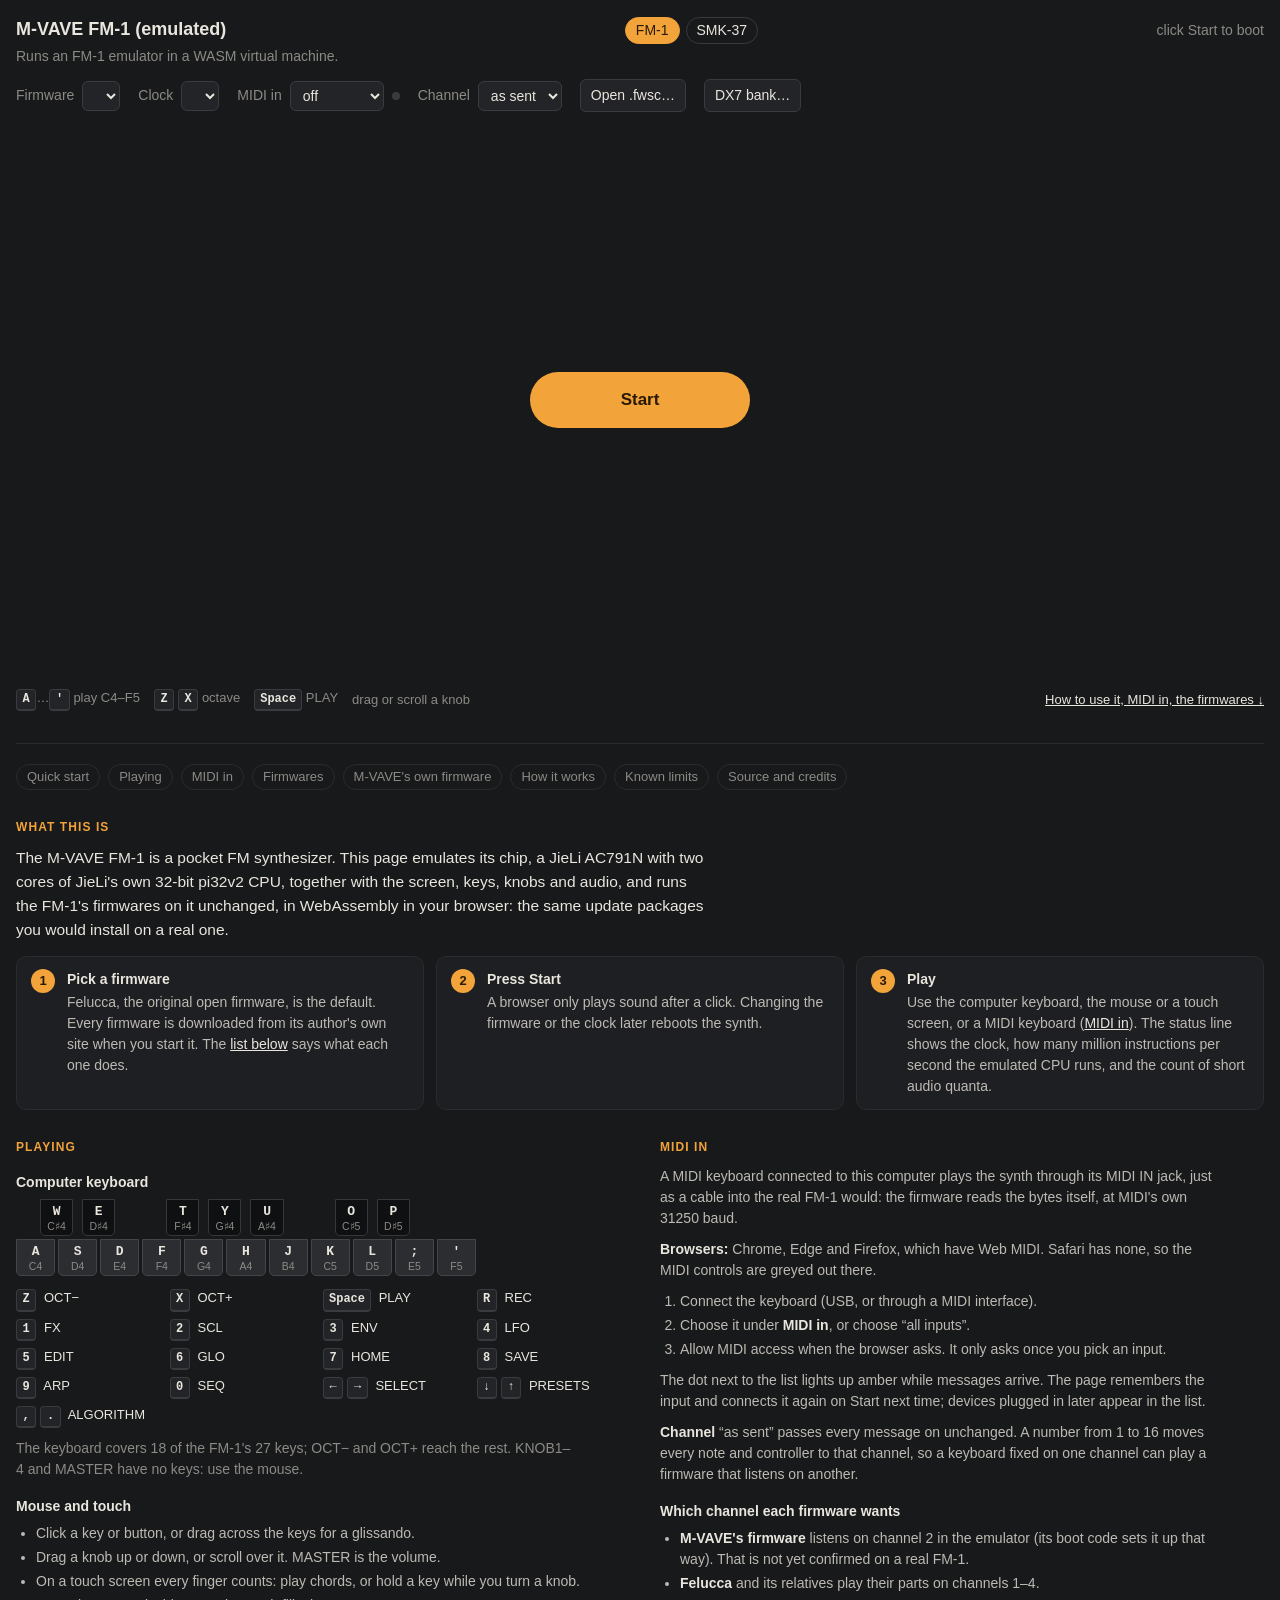
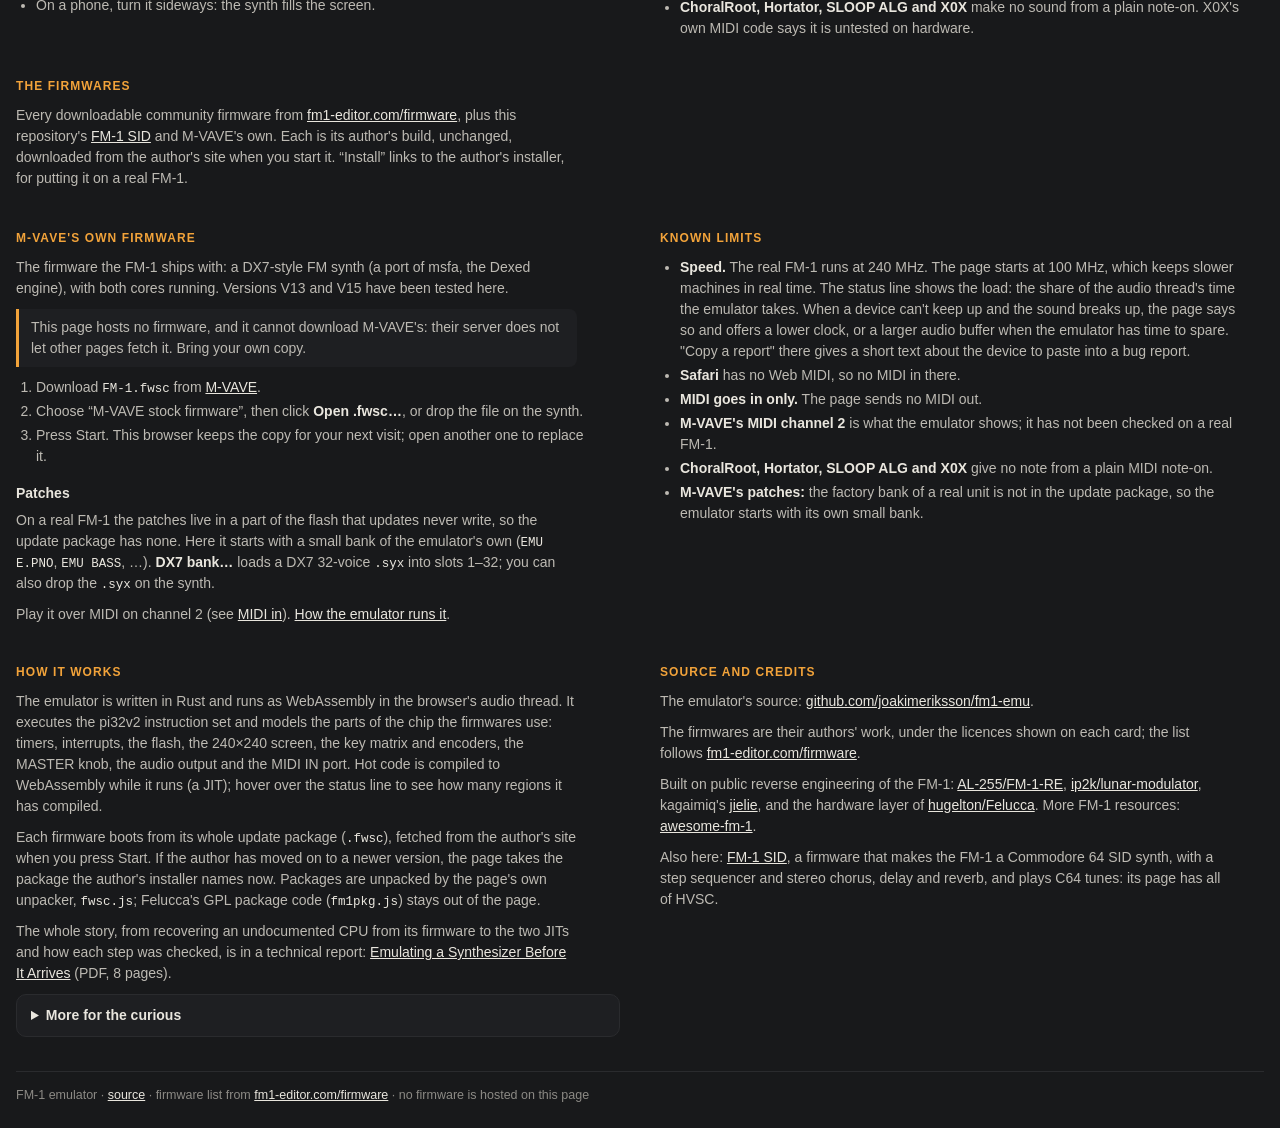
==== web/index.html @ deefd554 "The SMK-37's page and panel: /smk37/ plays its 14 ports, one page code for both devices The SMK-37's" ====
<!doctype html>
<html lang="en">
<head>
<meta charset="utf-8">
<meta name="viewport" content="width=device-width, initial-scale=1, viewport-fit=cover">
<title>FM-1 Emulator</title>
<meta name="description" content="The M-VAVE FM-1 pocket synth emulated in the browser: its pi32v2 CPU, screen and audio in WebAssembly, running the community firmwares unchanged.">
<meta property="og:type" content="website">
<meta property="og:title" content="FM-1 Emulator">
<meta property="og:description" content="The M-VAVE FM-1 pocket synth emulated in the browser: its pi32v2 CPU, screen and audio in WebAssembly, running the community firmwares unchanged.">
<meta property="og:url" content="https://joakimeriksson.github.io/fm1-emu/">
<meta property="og:image" content="https://joakimeriksson.github.io/fm1-emu/og.png">
<meta property="og:image:width" content="1280">
<meta property="og:image:height" content="640">
<meta property="og:image:alt" content="Screens of six FM-1 firmwares running in the emulator: X0X, FM1 Quest, AMB-1, FM-1 SID, ORBIT and FiMba-1">
<meta name="twitter:card" content="summary_large_image">
<link rel="icon" href="data:,">
<link rel="stylesheet" href="style.css">
</head>
<body>
<main>
  <header>
    <h1 id="title">M-VAVE FM-1 (emulated)</h1>
    <nav class="devices" aria-label="Device"><span aria-current="page">FM-1</span><a href="smk37/">SMK-37</a></nav>
    <span id="status">click Start to boot</span>
    <p class="runs">Runs an FM-1 emulator in a WASM virtual machine.</p>
  </header>
  <div class="bar">
    <label>Firmware <select id="fw" aria-label="Firmware"></select></label>
    <label>Clock <select id="mhz" aria-label="Emulated clock"></select></label>
    <label id="midiin">MIDI in <select id="midi" aria-label="MIDI input"><option value="">off</option><option value="*">all inputs</option></select>
      <span id="midiact" aria-hidden="true"></span></label>
    <label id="midichl" title="Played notes and controllers go to this channel (M-VAVE's firmware listens on 2, Felucca's parts on 1–4)">Channel
      <select id="midich" aria-label="MIDI channel"><option value="0">as sent</option></select></label>
    <label class="file">Open .fwsc… <input type="file" id="open"></label>
    <label class="file" title="A DX7 32-voice bank for M-VAVE's firmware">DX7 bank… <input type="file" id="bank"></label>
    <span id="bankname" class="dim"></span>
    <span id="about"></span>
  </div>
  <div id="perfwarn" role="alert" hidden>
    <p id="perfwarn-text"></p>
    <div class="acts">
      <button type="button" id="perfwarn-fix" class="primary"></button>
      <button type="button" id="perfwarn-copy" title="A short text about this device and how it kept up, to paste into a bug report">Copy a report</button>
      <button type="button" id="perfwarn-close" aria-label="Dismiss">✕</button>
    </div>
  </div>
  <div class="stage">
    <canvas id="panel" aria-label="FM-1 front panel"></canvas>
    <button id="start">Start</button>
  </div>
  <p class="rotate">Turn the phone sideways for a bigger synth.</p>
  <p class="hint">
    <span class="keyb"><kbd>A</kbd>…<kbd>'</kbd> play C4–F5</span>
    <span class="keyb"><kbd>Z</kbd> <kbd>X</kbd> octave</span>
    <span class="keyb"><kbd>Space</kbd> PLAY</span>
    <span class="keyb">drag or scroll a knob</span>
    <span class="touch">Play chords with several fingers · drag a knob up / down</span>
    <a class="more" href="#guide">How to use it, MIDI in, the firmwares ↓</a>
  </p>

  <div class="guide" id="guide">
    <nav class="toc span" aria-label="On this page">
      <a href="#start-here">Quick start</a>
      <a href="#playing">Playing</a>
      <a href="#midi-in">MIDI in</a>
      <a href="#firmwares">Firmwares</a>
      <a href="#stock">M-VAVE's own firmware</a>
      <a href="#how">How it works</a>
      <a href="#limits">Known limits</a>
      <a href="#credits">Source and credits</a>
    </nav>

    <section id="start-here" class="span" aria-labelledby="h-start">
      <h2 id="h-start">What this is</h2>
      <p class="lead">The M-VAVE FM-1 is a pocket FM synthesizer. This page emulates its chip, a JieLi AC791N with two
        cores of JieLi's own 32-bit pi32v2 CPU, together with the screen, keys, knobs and audio, and runs the FM-1's
        firmwares on it unchanged, in WebAssembly in your browser: the same update packages you would install on a
        real one.</p>
      <ol class="steps">
        <li><b>Pick a firmware</b>Felucca, the original open firmware, is the default. Every firmware is downloaded
          from its author's own site when you start it. The <a href="#firmwares">list below</a> says what each one does.</li>
        <li><b>Press Start</b>A browser only plays sound after a click. Changing the firmware or the clock later
          reboots the synth.</li>
        <li><b>Play</b>Use the computer keyboard, the mouse or a touch screen, or a MIDI keyboard
          (<a href="#midi-in">MIDI in</a>). The status line shows the clock, how many million instructions per
          second the emulated CPU runs, and the count of short audio quanta.</li>
      </ol>
    </section>

    <section id="playing" aria-labelledby="h-play">
      <h2 id="h-play">Playing</h2>
      <h3>Computer keyboard</h3>
      <div class="piano" role="img" aria-label="Computer keys and the notes they play: A C4, W C sharp 4, S D4, E D sharp 4, D E4, F F4, T F sharp 4, G G4, Y G sharp 4, H A4, U A sharp 4, J B4, K C5, O C sharp 5, L D5, P D sharp 5, semicolon E5, apostrophe F5">
        <span class="b" style="grid-column-start:2">W<i>C♯4</i></span>
        <span class="b" style="grid-column-start:4">E<i>D♯4</i></span>
        <span class="b" style="grid-column-start:8">T<i>F♯4</i></span>
        <span class="b" style="grid-column-start:10">Y<i>G♯4</i></span>
        <span class="b" style="grid-column-start:12">U<i>A♯4</i></span>
        <span class="b" style="grid-column-start:16">O<i>C♯5</i></span>
        <span class="b" style="grid-column-start:18">P<i>D♯5</i></span>
        <span class="w" style="grid-column-start:1">A<i>C4</i></span>
        <span class="w" style="grid-column-start:3">S<i>D4</i></span>
        <span class="w" style="grid-column-start:5">D<i>E4</i></span>
        <span class="w" style="grid-column-start:7">F<i>F4</i></span>
        <span class="w" style="grid-column-start:9">G<i>G4</i></span>
        <span class="w" style="grid-column-start:11">H<i>A4</i></span>
        <span class="w" style="grid-column-start:13">J<i>B4</i></span>
        <span class="w" style="grid-column-start:15">K<i>C5</i></span>
        <span class="w" style="grid-column-start:17">L<i>D5</i></span>
        <span class="w" style="grid-column-start:19">;<i>E5</i></span>
        <span class="w" style="grid-column-start:21">'<i>F5</i></span>
      </div>
      <ul class="map" aria-label="Buttons and encoders">
        <li><kbd>Z</kbd> OCT−</li><li><kbd>X</kbd> OCT+</li><li><kbd>Space</kbd> PLAY</li><li><kbd>R</kbd> REC</li>
        <li><kbd>1</kbd> FX</li><li><kbd>2</kbd> SCL</li><li><kbd>3</kbd> ENV</li><li><kbd>4</kbd> LFO</li>
        <li><kbd>5</kbd> EDIT</li><li><kbd>6</kbd> GLO</li><li><kbd>7</kbd> HOME</li><li><kbd>8</kbd> SAVE</li>
        <li><kbd>9</kbd> ARP</li><li><kbd>0</kbd> SEQ</li>
        <li><kbd>←</kbd><kbd>→</kbd> SELECT</li><li><kbd>↓</kbd><kbd>↑</kbd> PRESETS</li><li><kbd>,</kbd><kbd>.</kbd> ALGORITHM</li>
      </ul>
      <p class="dim">The keyboard covers 18 of the FM-1's 27 keys; OCT− and OCT+ reach the rest. KNOB1–4 and MASTER
        have no keys: use the mouse.</p>
      <h3>Mouse and touch</h3>
      <ul>
        <li>Click a key or button, or drag across the keys for a glissando.</li>
        <li>Drag a knob up or down, or scroll over it. MASTER is the volume.</li>
        <li>On a touch screen every finger counts: play chords, or hold a key while you turn a knob.</li>
        <li>On a phone, turn it sideways: the synth fills the screen.</li>
      </ul>
    </section>

    <section id="midi-in" aria-labelledby="h-midi">
      <h2 id="h-midi">MIDI in</h2>
      <p>A MIDI keyboard connected to this computer plays the synth through its MIDI IN jack, just as a cable into
        the real FM-1 would: the firmware reads the bytes itself, at MIDI's own 31250 baud.</p>
      <p><b>Browsers:</b> Chrome, Edge and Firefox, which have Web MIDI. Safari has none, so the MIDI controls are
        greyed out there.</p>
      <ol>
        <li>Connect the keyboard (USB, or through a MIDI interface).</li>
        <li>Choose it under <b>MIDI in</b>, or choose “all inputs”.</li>
        <li>Allow MIDI access when the browser asks. It only asks once you pick an input.</li>
      </ol>
      <p>The dot next to the list lights up amber while messages arrive. The page remembers the input and connects
        it again on Start next time; devices plugged in later appear in the list.</p>
      <p><b>Channel</b> “as sent” passes every message on unchanged. A number from 1 to 16 moves every note and
        controller to that channel, so a keyboard fixed on one channel can play a firmware that listens on another.</p>
      <h3>Which channel each firmware wants</h3>
      <ul>
        <li><b>M-VAVE's firmware</b> listens on channel 2 in the emulator (its boot code sets it up that way). That
          is not yet confirmed on a real FM-1.</li>
        <li><b>Felucca</b> and its relatives play their parts on channels 1–4.</li>
        <li><b>ChoralRoot, Hortator, SLOOP ALG and X0X</b> make no sound from a plain note-on. X0X's own MIDI
          code says it is untested on hardware.</li>
      </ul>
    </section>

    <section id="firmwares" class="span" aria-labelledby="h-fw">
      <h2 id="h-fw">The firmwares</h2>
      <p>Every downloadable community firmware from <a href="https://fm1-editor.com/firmware/">fm1-editor.com/firmware</a>,
        plus this repository's <a href="fm1-sid/">FM-1 SID</a> and M-VAVE's own. Each is its author's build,
        unchanged, downloaded from the author's site when you start it. “Install” links to the author's installer,
        for putting it on a real FM-1.</p>
      <ul class="cards" id="fwlist"></ul>
    </section>

    <section id="stock" aria-labelledby="h-stock">
      <h2 id="h-stock">M-VAVE's own firmware</h2>
      <p>The firmware the FM-1 ships with: a DX7-style FM synth (a port of msfa, the Dexed engine), with both cores
        running. Versions V13 and V15 have been tested here.</p>
      <p class="note">This page hosts no firmware, and it cannot download M-VAVE's: their server does not let other
        pages fetch it. Bring your own copy.</p>
      <ol>
        <li>Download <code>FM-1.fwsc</code> from <a href="https://yms-file-store.oss-cn-hongkong.aliyuncs.com/software/firmware/FM-1.fwsc">M-VAVE</a>.</li>
        <li>Choose “M-VAVE stock firmware”, then click <b>Open .fwsc…</b>, or drop the file on the synth.</li>
        <li>Press Start. This browser keeps the copy for your next visit; open another one to replace it.</li>
      </ol>
      <h3>Patches</h3>
      <p>On a real FM-1 the patches live in a part of the flash that updates never write, so the update package has
        none. Here it starts with a small bank of the emulator's own (<code>EMU E.PNO</code>, <code>EMU BASS</code>, …).
        <b>DX7 bank…</b> loads a DX7 32-voice <code>.syx</code> into slots 1–32; you can also drop the
        <code>.syx</code> on the synth.</p>
      <p>Play it over MIDI on channel 2 (see <a href="#midi-in">MIDI in</a>).
        <a href="https://github.com/joakimeriksson/fm1-emu/blob/master/docs/stock-firmware.md">How the
        emulator runs it</a>.</p>
    </section>

    <section id="limits" aria-labelledby="h-limits">
      <h2 id="h-limits">Known limits</h2>
      <ul>
        <li><b>Speed.</b> The real FM-1 runs at 240 MHz. The page starts at 100 MHz, which keeps slower machines in
          real time. The status line shows the load: the share of the audio thread's time the emulator takes. When
          a device can't keep up and the sound breaks up, the page says so and offers a lower clock, or a larger
          audio buffer when the emulator has time to spare. "Copy a report" there gives a short text about the
          device to paste into a bug report.</li>
        <li><b>Safari</b> has no Web MIDI, so no MIDI in there.</li>
        <li><b>MIDI goes in only.</b> The page sends no MIDI out.</li>
        <li><b>M-VAVE's MIDI channel 2</b> is what the emulator shows; it has not been checked on a real FM-1.</li>
        <li><b>ChoralRoot, Hortator, SLOOP ALG and X0X</b> give no note from a plain MIDI note-on.</li>
        <li><b>M-VAVE's patches:</b> the factory bank of a real unit is not in the update package, so the emulator
          starts with its own small bank.</li>
      </ul>
    </section>

    <section id="how" aria-labelledby="h-how">
      <h2 id="h-how">How it works</h2>
      <p>The emulator is written in Rust and runs as WebAssembly in the browser's audio thread. It executes the
        pi32v2 instruction set and models the parts of the chip the firmwares use: timers, interrupts, the flash,
        the 240×240 screen, the key matrix and encoders, the MASTER knob, the audio output and the MIDI IN port.
        Hot code is compiled to WebAssembly while it runs (a JIT); hover over the status line to see how many
        regions it has compiled.</p>
      <p>Each firmware boots from its whole update package (<code>.fwsc</code>), fetched from the author's site
        when you press Start. If the author has moved on to a newer version, the page takes the package the author's
        installer names now. Packages are unpacked by the page's own unpacker, <code>fwsc.js</code>; Felucca's GPL
        package code (<code>fm1pkg.js</code>) stays out of the page.</p>
      <p>The whole story, from recovering an undocumented CPU from its firmware to the two JITs and how each
        step was checked, is in a technical report:
        <a href="fm1-emu-report.pdf">Emulating a Synthesizer Before It Arrives</a> (PDF, 8 pages).</p>
      <details>
        <summary>More for the curious</summary>
        <ul>
          <li>The FM-1 behind it: a JieLi AC791N (WL82) with 1 MB of flash, a 240×240 screen, 27 keys, 14 buttons with
            LEDs, 7 encoders, the MASTER knob and a TRS MIDI in.</li>
          <li>M-VAVE's firmware, X0X, Melodee and ChoralRoot use the second core; both cores are emulated.</li>
          <li>In WebAssembly at 240 MHz, every firmware ran faster than real time on the development machine:
            from 1.6× (X0X) to 3.7× (Hortator).</li>
          <li>The front panel is drawn by the same Rust code as the native version, <code>fm1-live</code>, which
            plays the firmwares in a window with audio and MIDI in.</li>
          <li>Links keep a setup: <code>?fw=x0x&amp;mhz=120</code> picks the firmware and the clock;
            <code>?jit=0</code> turns the JIT off. The page also remembers your last choices.</li>
        </ul>
      </details>
    </section>

    <section id="credits" aria-labelledby="h-credits">
      <h2 id="h-credits">Source and credits</h2>
      <p>The emulator's source:
        <a href="https://github.com/joakimeriksson/fm1-emu">github.com/joakimeriksson/fm1-emu</a>.</p>
      <p>The firmwares are their authors' work, under the licences shown on each card; the list follows
        <a href="https://fm1-editor.com/firmware/">fm1-editor.com/firmware</a>.</p>
      <p>Built on public reverse engineering of the FM-1:
        <a href="https://github.com/AL-255/FM-1-RE">AL-255/FM-1-RE</a>,
        <a href="https://github.com/ip2k/lunar-modulator">ip2k/lunar-modulator</a>,
        kagaimiq's <a href="https://kagaimiq.github.io/jielie">jielie</a>, and the hardware layer of
        <a href="https://github.com/hugelton/Felucca">hugelton/Felucca</a>. More FM-1 resources:
        <a href="https://github.com/cicloid/awesome-fm-1">awesome-fm-1</a>.</p>
      <p>Also here: <a href="fm1-sid/">FM-1 SID</a>, a firmware that makes the FM-1 a Commodore 64 SID synth, with a
        step sequencer and stereo chorus, delay and reverb, and plays C64 tunes: its page has all of HVSC.</p>
    </section>
  </div>
  <footer>
    FM-1 emulator · <a href="https://github.com/joakimeriksson/fm1-emu">source</a> ·
    firmware list from <a href="https://fm1-editor.com/firmware/">fm1-editor.com/firmware</a> · no firmware is hosted on this page
  </footer>
</main>
<script type="module" src="main.js"></script>
</body>
</html>
---- web/style.css ----
/* The emulator's page: the FM-1's (index.html) and the SMK-37's (smk37/index.html) */
:root { --room: #18191b; --ink: #e9e6de; --dim: #8c8a85; --amber: #f2a33a;
        --well: #232427; --line: #3a3b3f; --rule: #2a2b2e; --card: #1e1f22; color-scheme: dark; }
* { box-sizing: border-box; }
html, body { margin: 0; background: var(--room); color: var(--ink); font: 14px/1.5 -apple-system, "Segoe UI", Helvetica, Arial, sans-serif; }
html { scroll-padding-top: 12px; }
main { max-width: 1280px; margin: 0 auto; padding-block: 16px 24px; padding-inline: 16px; display: grid; gap: 12px; }
header { display: flex; flex-wrap: wrap; gap: 8px 16px; align-items: baseline; justify-content: space-between; }
h1 { font-size: 18px; font-weight: 600; margin: 0; }
#status { color: var(--dim); font-variant-numeric: tabular-nums; }
.runs { flex-basis: 100%; margin: -6px 0 0; color: var(--dim); }
.stage { position: relative; }
/* the whole synth in view on a laptop: as wide as the room allows below the bar (--above,
   --aspect: set by main.js), never narrower than 560px */
canvas { display: block; width: 100%; height: auto; touch-action: none; user-select: none; margin: 0 auto;
         max-width: max(560px, calc((100svh - var(--above, 140px) - 52px) * var(--aspect, 1.56))); }
#start { position: absolute; inset: 0; margin: auto; width: clamp(110px, 30%, 220px); height: clamp(36px, 9vw, 56px);
         border: 0; border-radius: 28px; background: var(--amber); color: #2a1a03; font-size: clamp(14px, 3.5vw, 17px);
         font-weight: 600; cursor: pointer; }
.rotate { display: none; color: var(--dim); font-size: 13px; margin: 0; }
/* a phone upright: the panel is small; say that sideways gives bigger keys */
@media (orientation: portrait) and (max-width: 600px) { .rotate { display: block; } }
/* a phone on its side: the panel fits the screen's height, the page around it shrinks */
@media (orientation: landscape) and (max-height: 560px) {
  main { padding-block: 8px 16px; gap: 8px; }
  canvas { width: auto; max-width: 100%; height: calc(100svh - 12px); margin: 0 auto; }
}
#start:focus-visible { outline: 2px solid var(--ink); outline-offset: 3px; }
#start[disabled] { opacity: .7; cursor: wait; }
.bar { display: flex; flex-wrap: wrap; gap: 8px 18px; align-items: center; }
.bar label { display: flex; gap: 8px; align-items: center; color: var(--dim); }
select { font: inherit; color: var(--ink); background: var(--well); border: 1px solid var(--line); border-radius: 6px;
         padding: 5px 8px; max-width: 100%; }
select:focus-visible { outline: 2px solid var(--amber); outline-offset: 1px; }
#about { color: var(--dim); flex: 1 1 320px; min-width: 0; }
.dim { color: var(--dim); }
.file { cursor: pointer; color: var(--ink) !important; background: var(--well); border: 1px solid var(--line);
        border-radius: 6px; padding: 5px 10px; }
.file:focus-within { outline: 2px solid var(--amber); outline-offset: 1px; }
.file input { position: absolute; width: 1px; height: 1px; opacity: 0; }
#about b { color: var(--ink); font-weight: 600; }
/* the device can't keep up: what happens and the fix, between the controls and the synth */
#perfwarn { display: flex; flex-wrap: wrap; gap: 8px 14px; align-items: center; justify-content: space-between;
            border: 1px solid var(--amber); border-radius: 10px; background: #2a2116; padding: 9px 12px; }
#perfwarn[hidden] { display: none; }
#perfwarn p { margin: 0; flex: 1 1 320px; min-width: 0; }
#perfwarn .acts { display: flex; gap: 8px; align-items: center; }
#perfwarn button { font: inherit; color: var(--ink); background: var(--well); border: 1px solid var(--line);
                   border-radius: 6px; padding: 5px 10px; cursor: pointer; }
#perfwarn button.primary { background: var(--amber); border-color: var(--amber); color: #2a1a03; font-weight: 600; }
#perfwarn button[hidden] { display: none; }
a { color: var(--ink); }
a:focus-visible, button:focus-visible, summary:focus-visible { outline: 2px solid var(--amber); outline-offset: 2px; }
#midiact { width: 8px; height: 8px; border-radius: 50%; background: var(--line); }
#midiact.on { background: var(--amber); }
code { font: 12.5px ui-monospace, SFMono-Regular, Menlo, Consolas, monospace; color: var(--ink); }
kbd { display: inline-block; min-width: 1.7em; padding: 0 5px; border: 1px solid var(--line); border-bottom-width: 2px;
      border-radius: 4px; background: var(--well); color: var(--ink); font: 600 12px/1.6 ui-monospace, SFMono-Regular, Menlo, Consolas, monospace;
      text-align: center; }

/* under the synth: one line of the essentials, then the way into the guide */
.hint { margin: 0; color: var(--dim); font-size: 13px; display: flex; flex-wrap: wrap; gap: 4px 14px; align-items: center; }
.hint span { white-space: nowrap; }
.hint .more { margin-left: auto; }
.touch { display: none; }
@media (hover: none) and (pointer: coarse) { .hint .keyb { display: none; } .touch { display: inline; } }

/* the guide */
.guide { margin-top: 20px; border-top: 1px solid var(--rule); padding-top: 20px; display: grid; gap: 28px 40px;
         grid-template-columns: repeat(auto-fit, minmax(min(100%, 460px), 1fr)); }
.guide > * { min-width: 0; }
.span { grid-column: 1 / -1; }
nav.toc { display: flex; flex-wrap: wrap; gap: 6px 8px; align-items: center; font-size: 13px; }
nav.toc a { color: var(--dim); text-decoration: none; border: 1px solid var(--rule); border-radius: 14px; padding: 2px 10px; }
nav.toc a:hover { color: var(--ink); border-color: var(--line); }
section h2 { margin: 0 0 10px; font-size: 12px; font-weight: 600; letter-spacing: .09em; text-transform: uppercase; color: var(--amber); }
section h3 { margin: 16px 0 6px; font-size: 14px; font-weight: 600; }
section p, section li { color: #bdbab3; max-width: 72ch; }
section p { margin: 0 0 10px; }
section b, section strong { color: var(--ink); font-weight: 600; }
section ul, section ol { margin: 0 0 10px; padding-left: 20px; }
section li { margin: 3px 0; }
.lead { font-size: 15.5px; line-height: 1.55; color: var(--ink) !important; max-width: 80ch !important; }
.steps { list-style: none; padding: 0 !important; margin: 14px 0 0 !important; display: grid; gap: 12px;
         grid-template-columns: repeat(auto-fit, minmax(min(100%, 240px), 1fr)); counter-reset: step; }
.steps li { margin: 0; background: var(--card); border: 1px solid var(--rule); border-radius: 10px; padding: 12px 14px 12px 50px;
            position: relative; counter-increment: step; max-width: none; }
.steps li::before { content: counter(step); position: absolute; left: 14px; top: 12px; width: 24px; height: 24px; border-radius: 50%;
                    background: var(--amber); color: #2a1a03; font-weight: 700; font-size: 13px; display: grid; place-items: center; }
.steps b { display: block; margin-bottom: 2px; }

/* the computer keyboard as a piano: 11 white keys, the black ones between */
.piano { display: grid; grid-template-columns: repeat(22, 1fr); gap: 3px; max-width: 460px; margin: 4px 0 12px; }
.piano span { display: grid; place-items: center; border-radius: 0 0 5px 5px; padding: 4px 0 3px; line-height: 1.15;
              font: 600 13px/1.2 ui-monospace, SFMono-Regular, Menlo, Consolas, monospace; text-align: center; }
.piano i { display: block; font: 10.5px/1.2 -apple-system, "Segoe UI", Helvetica, Arial, sans-serif; color: var(--dim); }
.piano .w { grid-row: 2; grid-column-end: span 2; background: #2c2d31; border: 1px solid #44454a; color: var(--ink); }
.piano .b { grid-row: 1; grid-column-end: span 2; margin: 0 3px; background: #0f1011; border: 1px solid #36373b; color: var(--ink); }
.map { list-style: none; padding: 0 !important; display: grid; gap: 6px 10px; grid-template-columns: repeat(auto-fill, minmax(118px, 1fr)); }
.map li { margin: 0; white-space: nowrap; color: var(--ink); font-size: 13px; }
.map kbd { margin-right: 4px; }

.note { border-left: 3px solid var(--amber); background: var(--card); padding: 8px 12px; border-radius: 0 8px 8px 0; }

/* the firmware list (built by main.js from firmwares.json) */
.cards { list-style: none; padding: 0 !important; margin: 12px 0 0 !important; display: grid; gap: 10px;
         grid-template-columns: repeat(auto-fill, minmax(min(100%, 280px), 1fr)); }
.cards li { margin: 0; max-width: none; background: var(--card); border: 1px solid var(--rule); border-radius: 10px;
            padding: 12px 14px; display: flex; flex-direction: column; gap: 4px; }
.cards li.on { border-color: var(--amber); }
.cards .head { display: flex; gap: 8px; align-items: baseline; }
.cards .head b { font-size: 14.5px; }
.cards .head button { margin-left: auto; font: inherit; font-size: 12.5px; color: var(--ink); background: var(--well);
                      border: 1px solid var(--line); border-radius: 14px; padding: 2px 11px; cursor: pointer; }
.cards .head button:hover { border-color: var(--amber); }
.cards li.on .head button { background: var(--amber); border-color: var(--amber); color: #2a1a03; }
.cards .by { color: var(--dim); font-size: 12.5px; }
.cards .what { margin: 2px 0; font-size: 13px; overflow-wrap: anywhere; }
.cards .midi { font-size: 12.5px; color: var(--amber); }
.cards .links { margin-top: auto; padding-top: 4px; font-size: 12.5px; color: var(--dim); display: flex; flex-wrap: wrap; gap: 2px 12px; }

details { border: 1px solid var(--rule); border-radius: 10px; background: var(--card); padding: 0 14px; margin: 0 0 10px; }
details[open] { padding-bottom: 4px; }
summary { cursor: pointer; padding: 10px 0; font-weight: 600; color: var(--ink); }
footer { margin-top: 12px; padding-top: 14px; border-top: 1px solid var(--rule); color: var(--dim); font-size: 12.5px; }
@media (max-width: 600px) { .guide { gap: 24px; } .hint .more { margin-left: 0; } }

/* the device switch in the header */
.devices { display: flex; gap: 6px; align-items: center; color: var(--dim); }
.devices a, .devices span { padding: 2px 10px; border: 1px solid var(--line); border-radius: 14px; text-decoration: none; color: var(--ink); }
.devices [aria-current] { background: var(--amber); border-color: var(--amber); color: #2a1a03; }

/* (an element the page hides stays hidden whatever its display rule) */
[hidden] { display: none !important; }
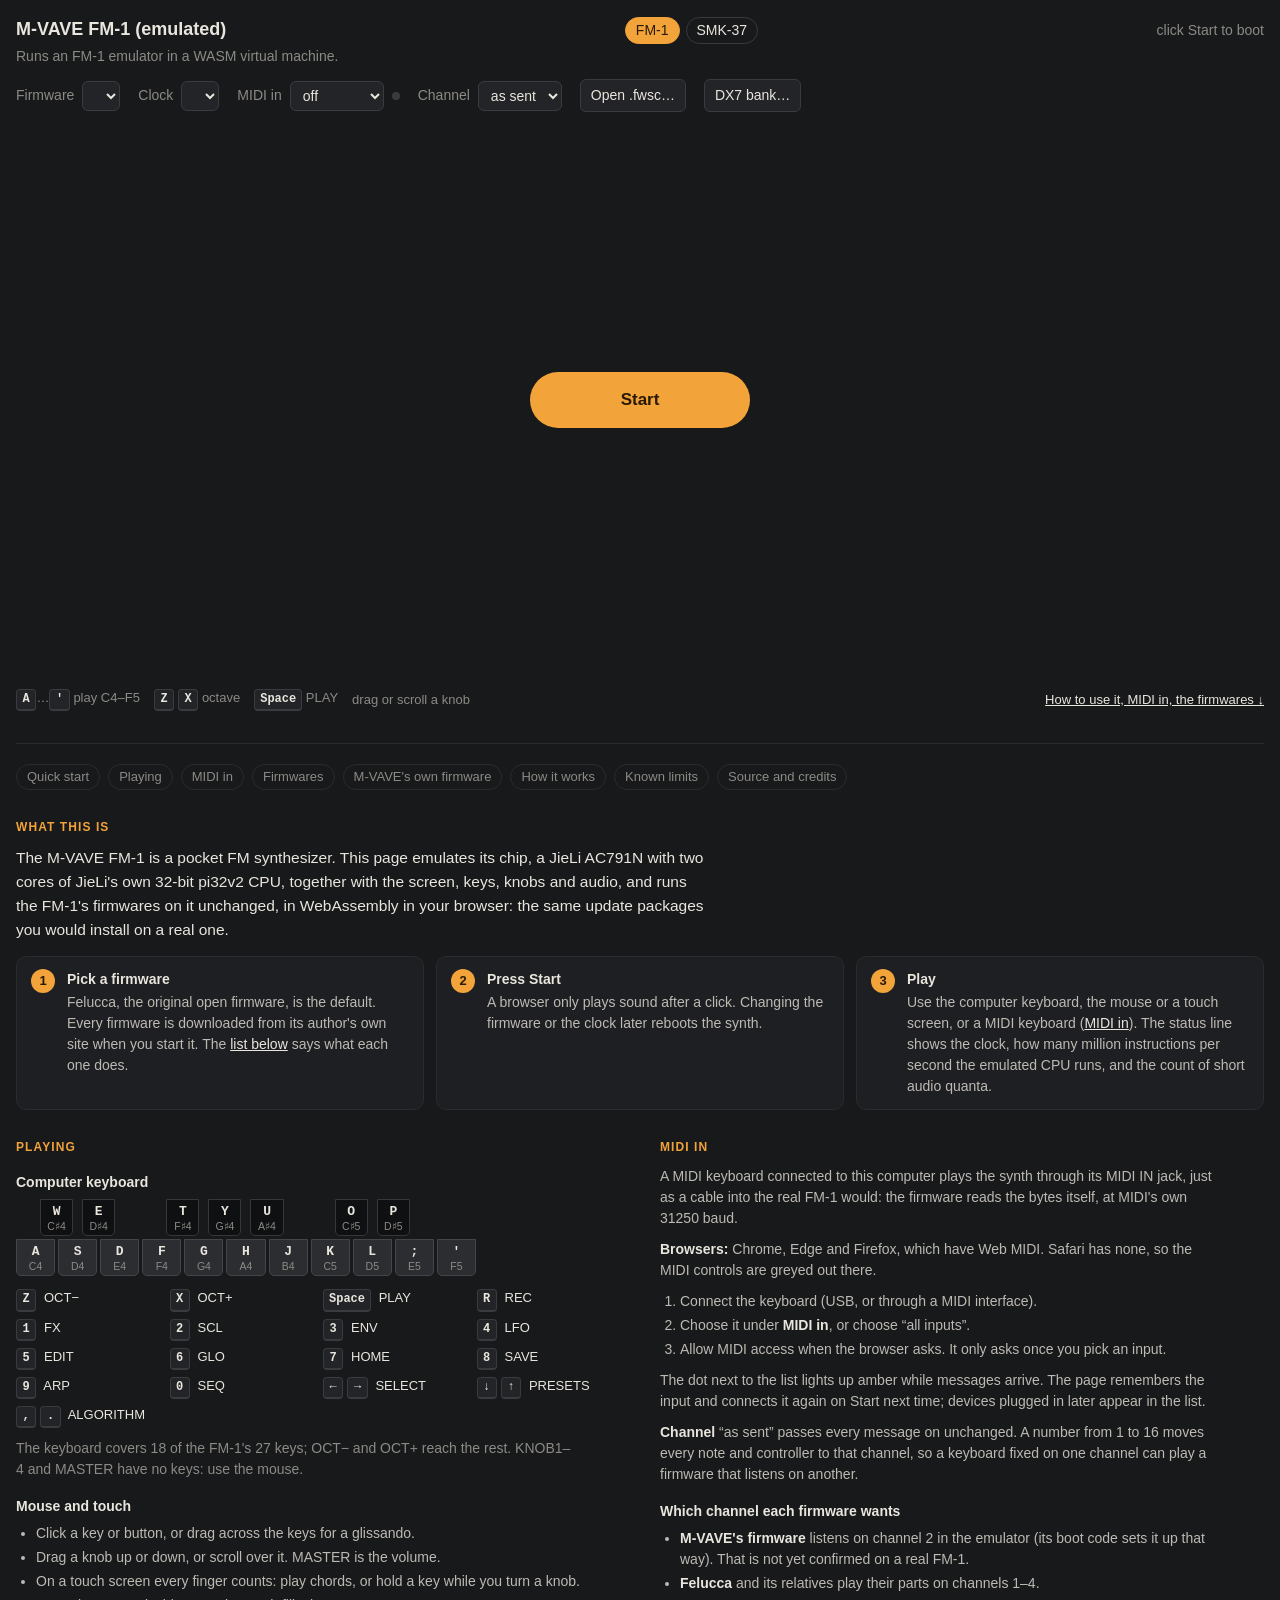
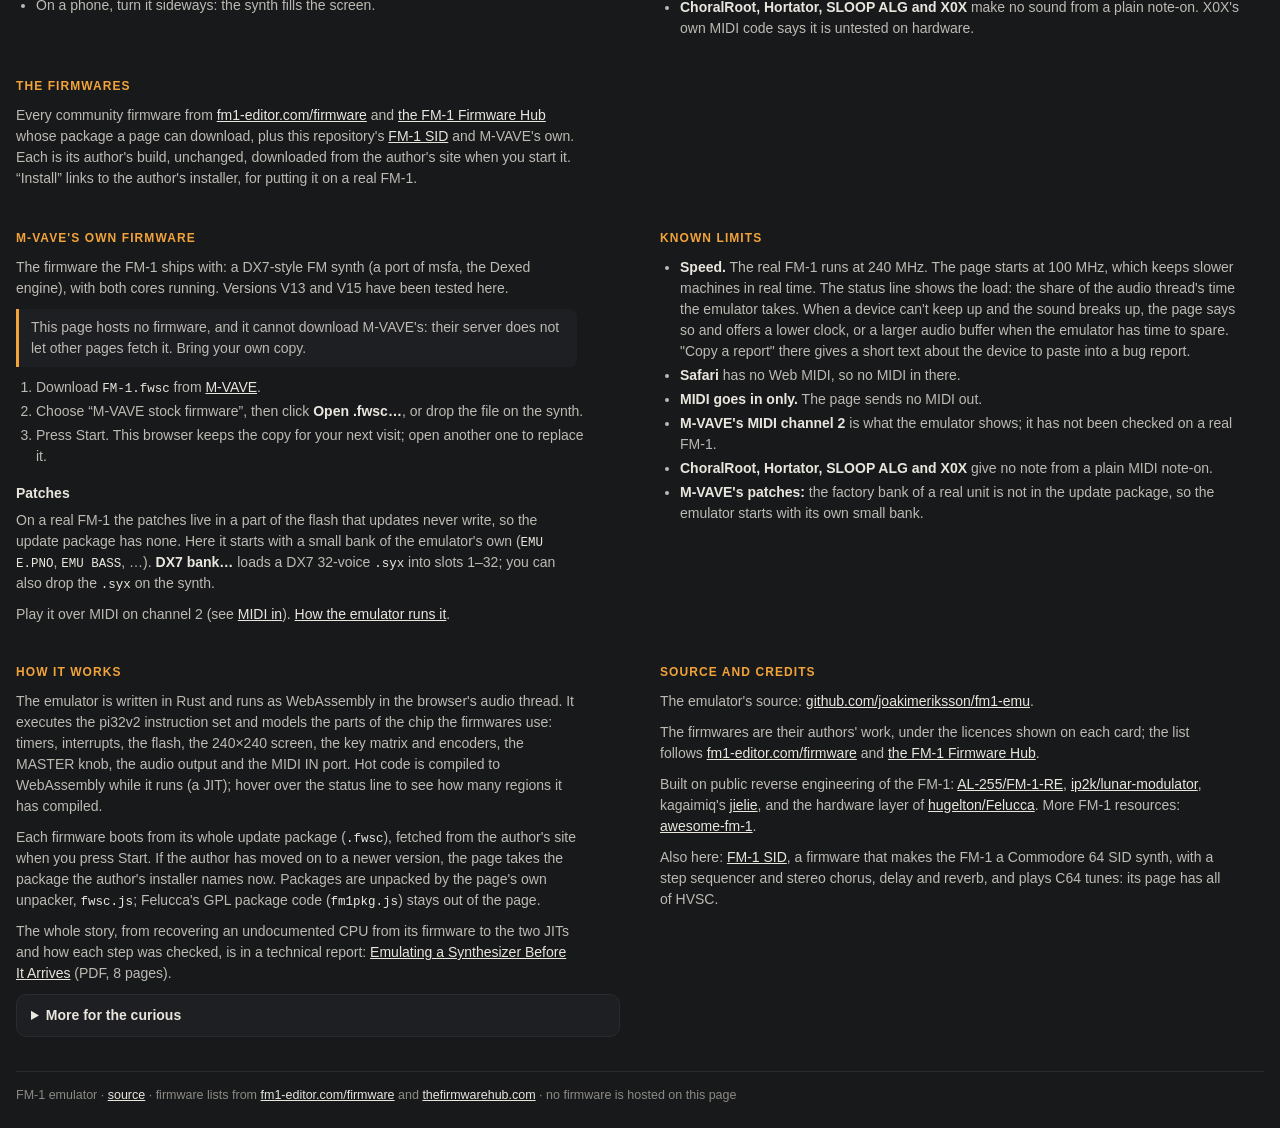
==== commit dc638fb5: "Catalog: the FM-1 Firmware Hub's firmwares too (33 community, 13 new) thefirmwarehub.com lists more " ====
--- a/web/index.html
+++ b/web/index.html
@@ -156,7 +156,8 @@
 
     <section id="firmwares" class="span" aria-labelledby="h-fw">
       <h2 id="h-fw">The firmwares</h2>
-      <p>Every downloadable community firmware from <a href="https://fm1-editor.com/firmware/">fm1-editor.com/firmware</a>,
+      <p>Every community firmware from <a href="https://fm1-editor.com/firmware/">fm1-editor.com/firmware</a> and
+        <a href="https://thefirmwarehub.com/">the FM-1 Firmware Hub</a> whose package a page can download,
         plus this repository's <a href="fm1-sid/">FM-1 SID</a> and M-VAVE's own. Each is its author's build,
         unchanged, downloaded from the author's site when you start it. “Install” links to the author's installer,
         for putting it on a real FM-1.</p>
@@ -236,7 +237,7 @@
       <p>The emulator's source:
         <a href="https://github.com/joakimeriksson/fm1-emu">github.com/joakimeriksson/fm1-emu</a>.</p>
       <p>The firmwares are their authors' work, under the licences shown on each card; the list follows
-        <a href="https://fm1-editor.com/firmware/">fm1-editor.com/firmware</a>.</p>
+        <a href="https://fm1-editor.com/firmware/">fm1-editor.com/firmware</a> and <a href="https://thefirmwarehub.com/">the FM-1 Firmware Hub</a>.</p>
       <p>Built on public reverse engineering of the FM-1:
         <a href="https://github.com/AL-255/FM-1-RE">AL-255/FM-1-RE</a>,
         <a href="https://github.com/ip2k/lunar-modulator">ip2k/lunar-modulator</a>,
@@ -249,7 +250,7 @@
   </div>
   <footer>
     FM-1 emulator · <a href="https://github.com/joakimeriksson/fm1-emu">source</a> ·
-    firmware list from <a href="https://fm1-editor.com/firmware/">fm1-editor.com/firmware</a> · no firmware is hosted on this page
+    firmware lists from <a href="https://fm1-editor.com/firmware/">fm1-editor.com/firmware</a> and <a href="https://thefirmwarehub.com/">thefirmwarehub.com</a> · no firmware is hosted on this page
   </footer>
 </main>
 <script type="module" src="main.js"></script>
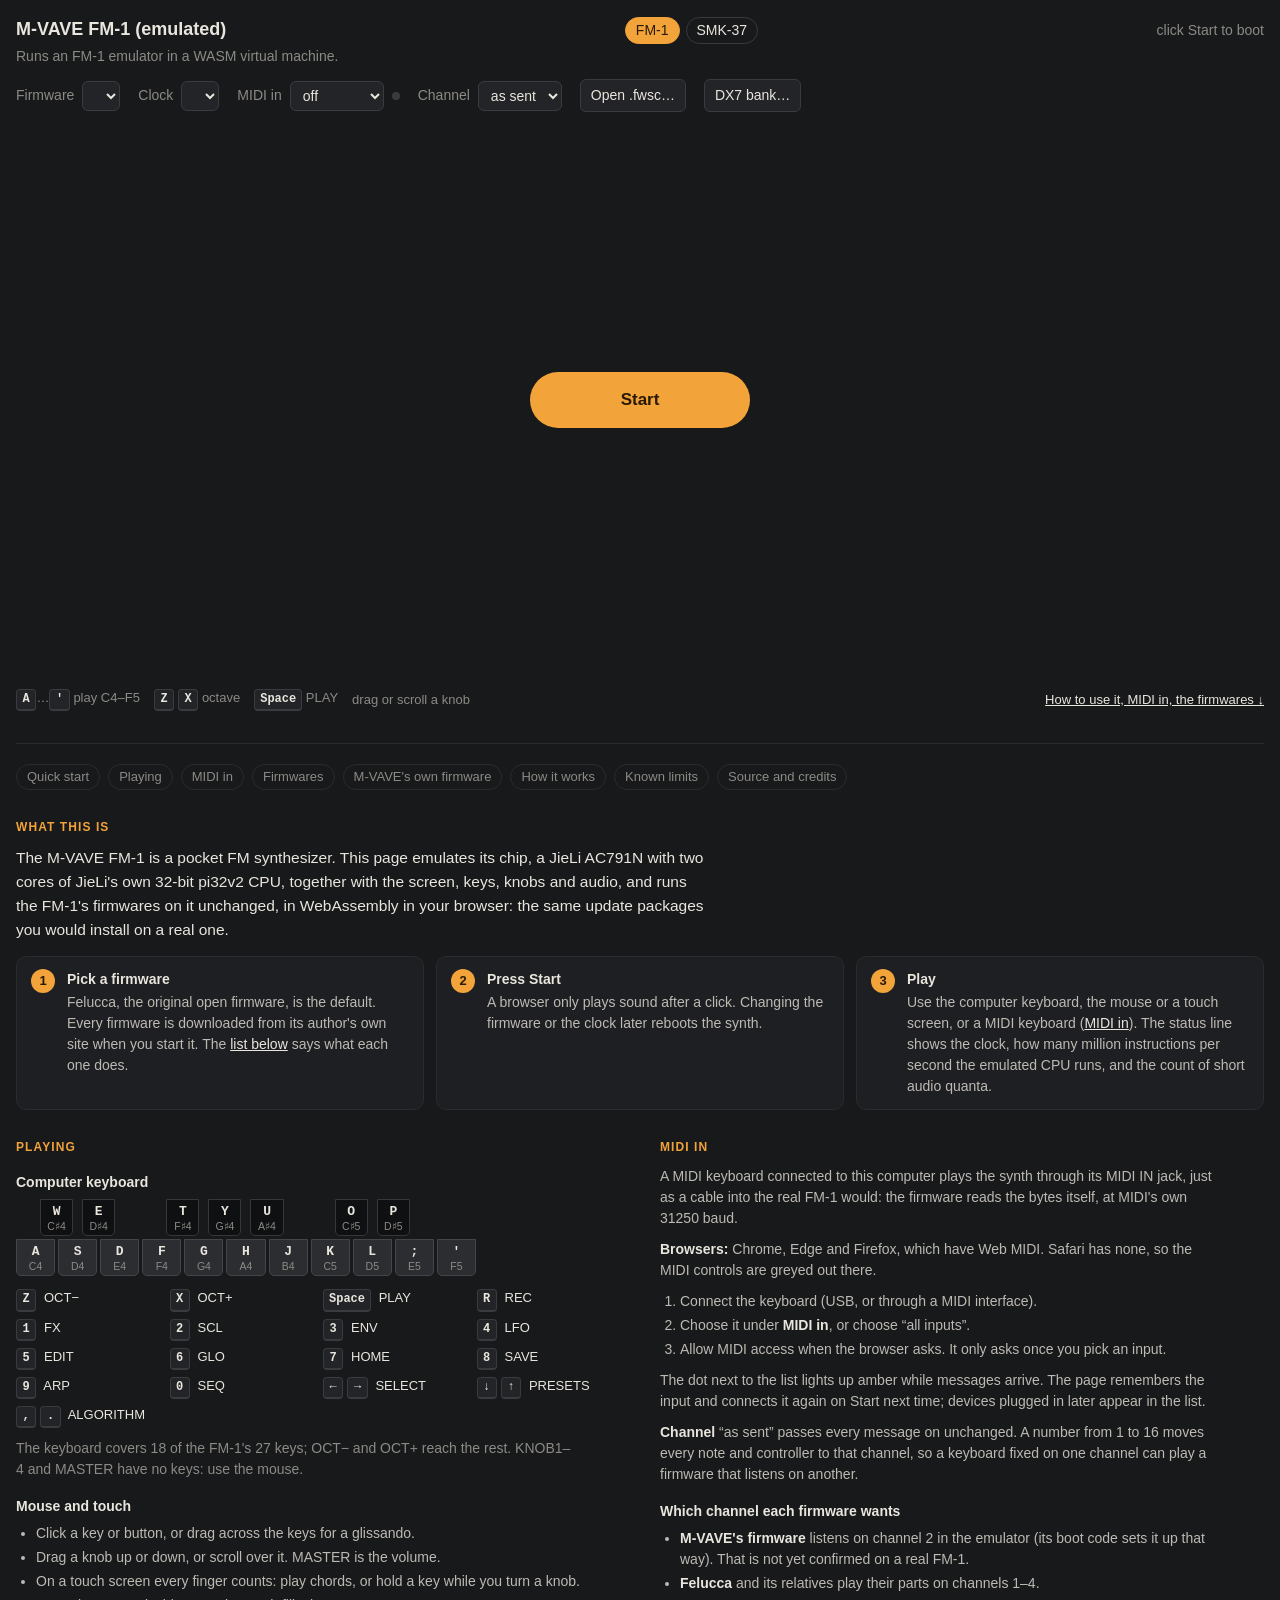
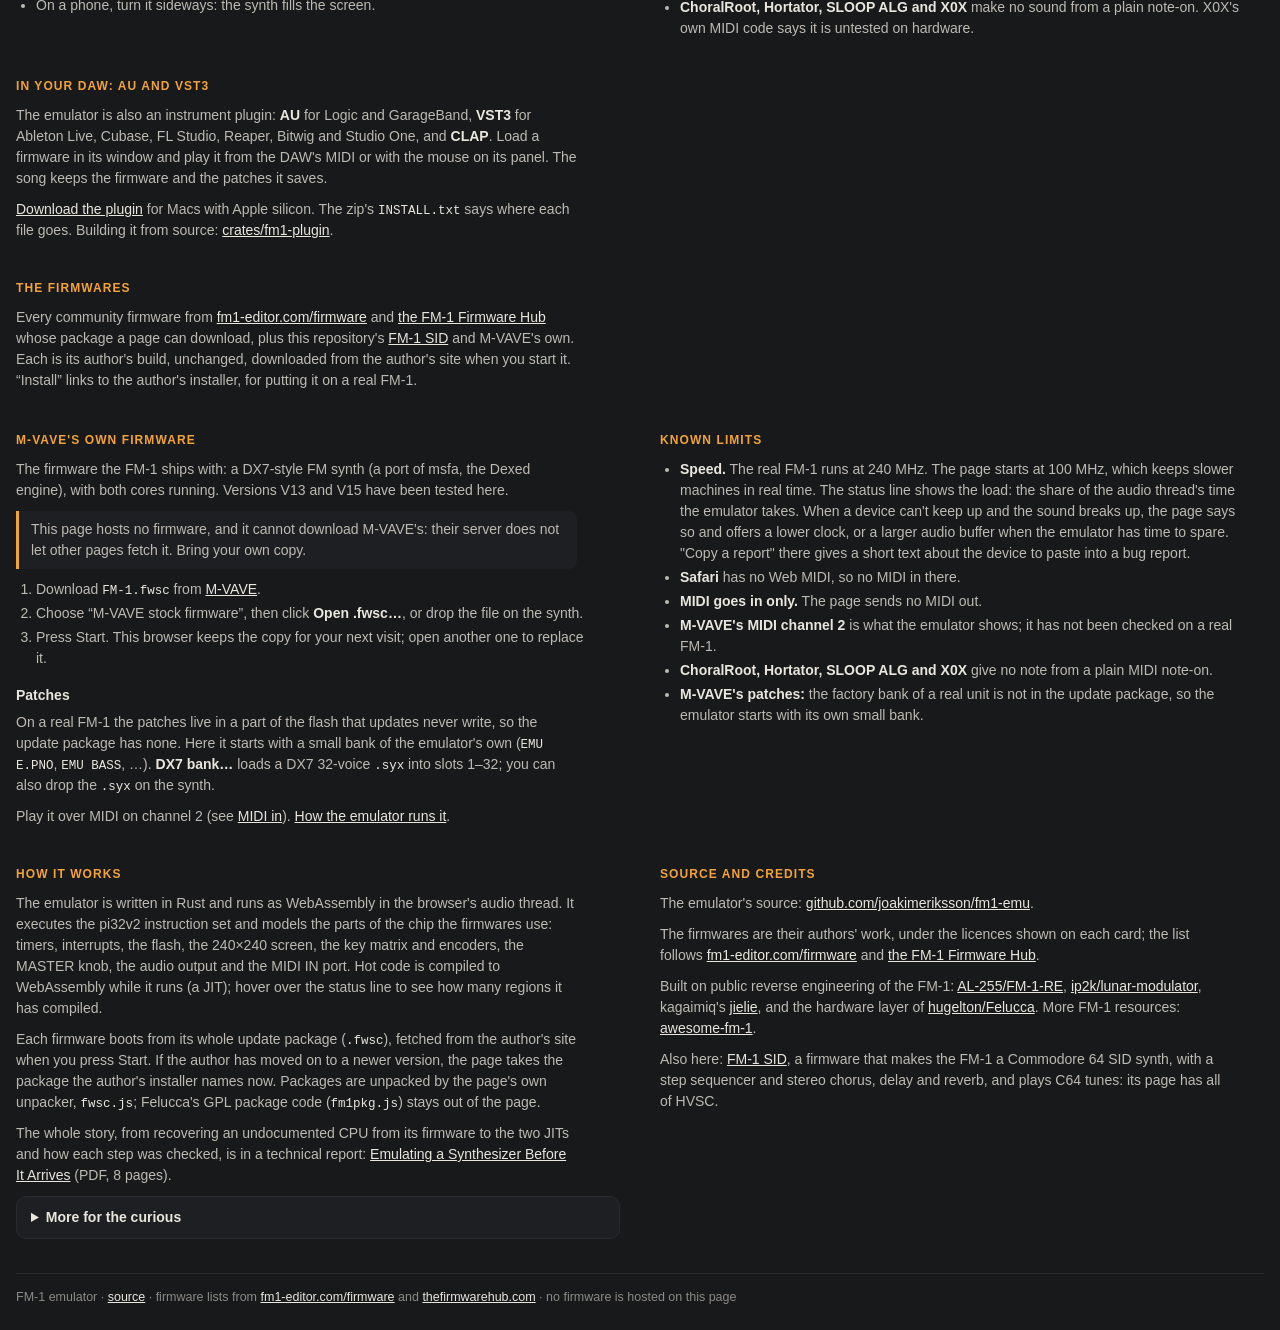
==== commit 8ba7191d: "Plugin: releases (a tag builds, validates and publishes the zip); Download on the pages .github/work" ====
--- a/web/index.html
+++ b/web/index.html
@@ -154,6 +154,17 @@
       </ul>
     </section>
 
+    <section id="plugin" class="span" aria-labelledby="h-plugin">
+      <h2 id="h-plugin">In your DAW: AU and VST3</h2>
+      <p>The emulator is also an instrument plugin: <b>AU</b> for Logic and GarageBand, <b>VST3</b> for Ableton
+        Live, Cubase, FL Studio, Reaper, Bitwig and Studio One, and <b>CLAP</b>. Load a firmware in its window
+        and play it from the DAW's MIDI or with the mouse on its panel. The song keeps the firmware and the
+        patches it saves.</p>
+      <p><a href="https://github.com/joakimeriksson/fm1-emu/releases/latest">Download the plugin</a> for Macs with
+        Apple silicon. The zip's <code>INSTALL.txt</code> says where each file goes. Building it from source:
+        <a href="https://github.com/joakimeriksson/fm1-emu/tree/master/crates/fm1-plugin">crates/fm1-plugin</a>.</p>
+    </section>
+
     <section id="firmwares" class="span" aria-labelledby="h-fw">
       <h2 id="h-fw">The firmwares</h2>
       <p>Every community firmware from <a href="https://fm1-editor.com/firmware/">fm1-editor.com/firmware</a> and
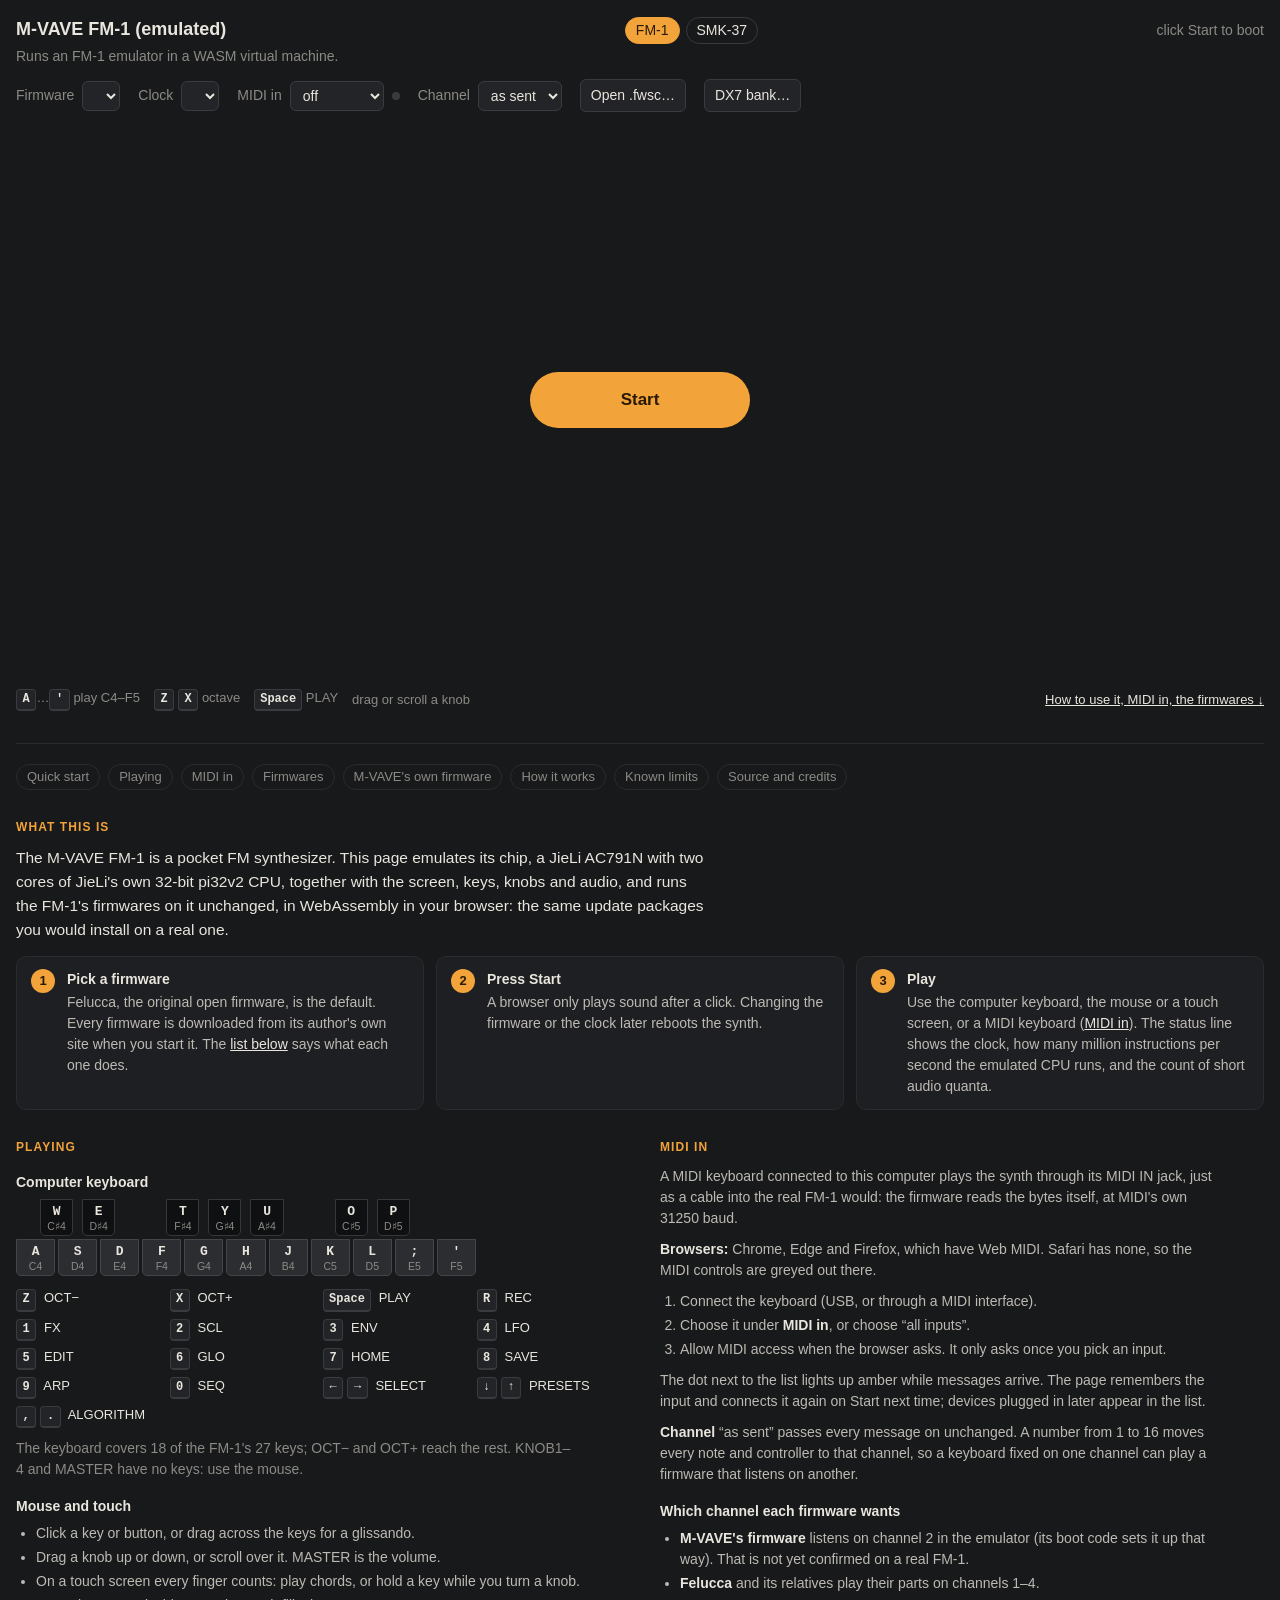
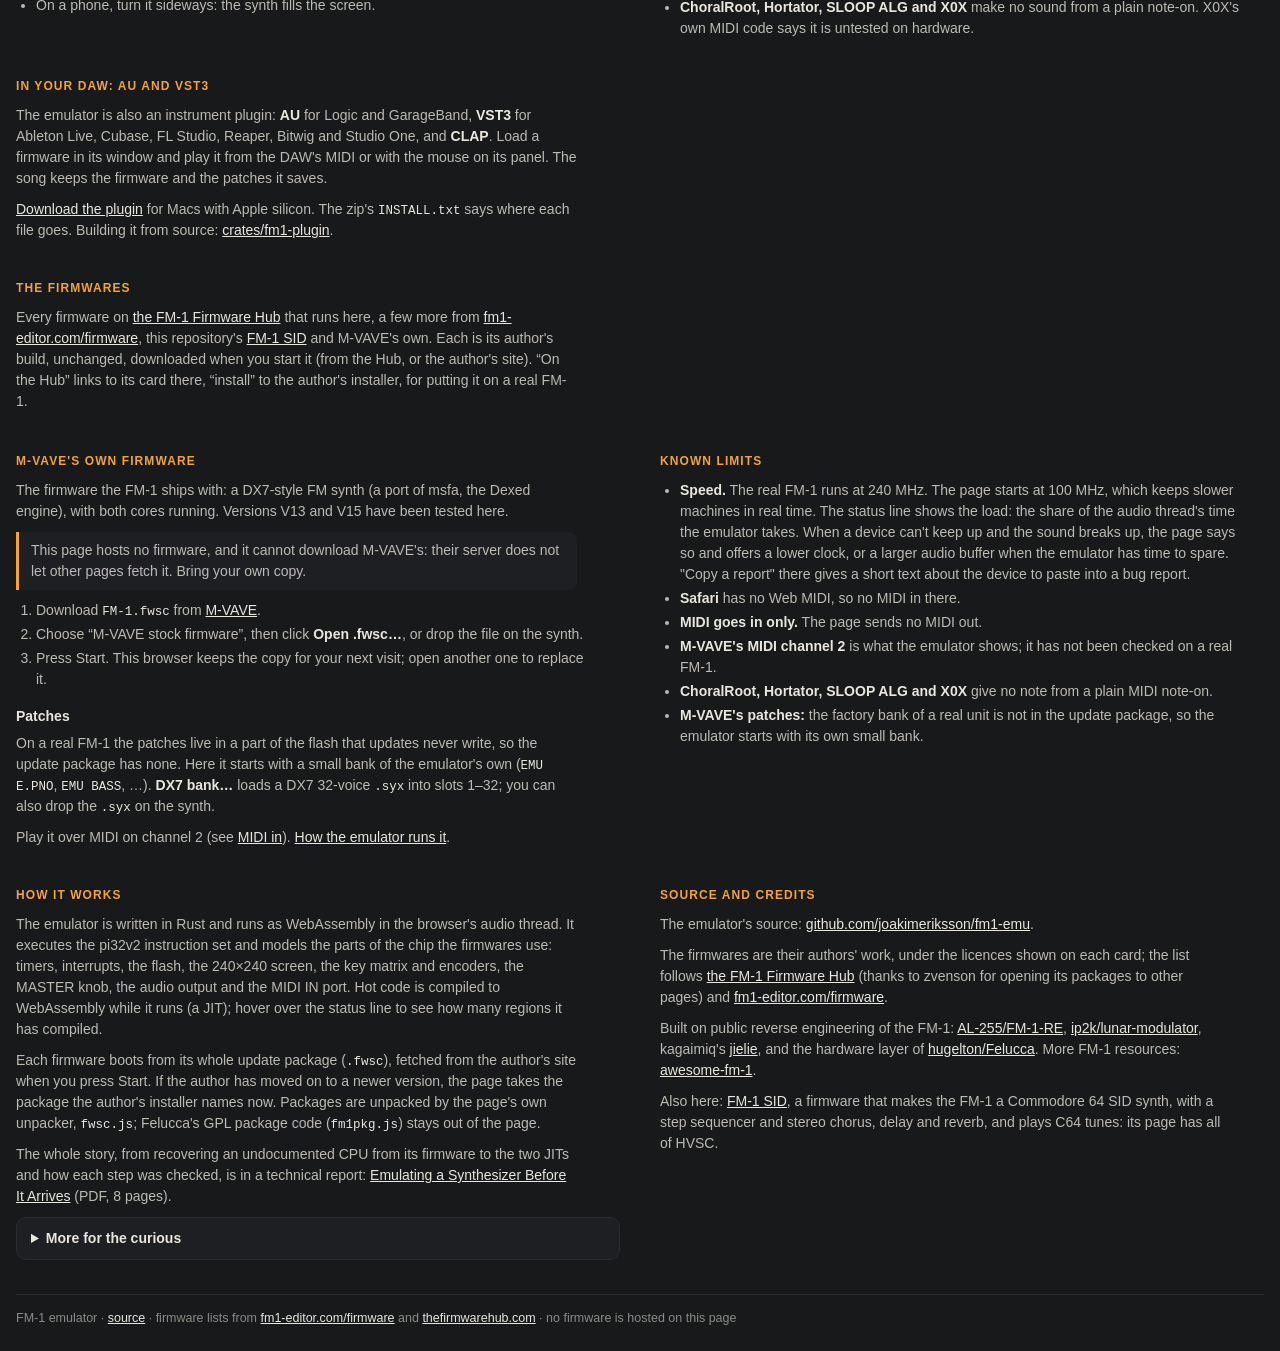
==== commit 7196a9f4: "Catalog: the FM-1 Firmware Hub's list (47 community firmwares), ?embed=1, Hub ids and links The Hub " ====
--- a/web/index.html
+++ b/web/index.html
@@ -16,6 +16,7 @@
 <meta name="twitter:card" content="summary_large_image">
 <link rel="icon" href="data:,">
 <link rel="stylesheet" href="style.css">
+<script>if (new URLSearchParams(location.search).get("embed") === "1") document.documentElement.setAttribute("data-embed", "");</script>
 </head>
 <body>
 <main>
@@ -23,10 +24,11 @@
     <h1 id="title">M-VAVE FM-1 (emulated)</h1>
     <nav class="devices" aria-label="Device"><span aria-current="page">FM-1</span><a href="smk37/">SMK-37</a></nav>
     <span id="status">click Start to boot</span>
+    <a class="embed-only" id="fullpage" href="./" target="_blank" rel="noopener">FM-1 emulator, full page ↗</a>
     <p class="runs">Runs an FM-1 emulator in a WASM virtual machine.</p>
   </header>
   <div class="bar">
-    <label>Firmware <select id="fw" aria-label="Firmware"></select></label>
+    <label id="fwlabel">Firmware <select id="fw" aria-label="Firmware"></select></label>
     <label>Clock <select id="mhz" aria-label="Emulated clock"></select></label>
     <label id="midiin">MIDI in <select id="midi" aria-label="MIDI input"><option value="">off</option><option value="*">all inputs</option></select>
       <span id="midiact" aria-hidden="true"></span></label>
@@ -167,11 +169,11 @@
 
     <section id="firmwares" class="span" aria-labelledby="h-fw">
       <h2 id="h-fw">The firmwares</h2>
-      <p>Every community firmware from <a href="https://fm1-editor.com/firmware/">fm1-editor.com/firmware</a> and
-        <a href="https://thefirmwarehub.com/">the FM-1 Firmware Hub</a> whose package a page can download,
-        plus this repository's <a href="fm1-sid/">FM-1 SID</a> and M-VAVE's own. Each is its author's build,
-        unchanged, downloaded from the author's site when you start it. “Install” links to the author's installer,
-        for putting it on a real FM-1.</p>
+      <p>Every firmware on <a href="https://thefirmwarehub.com/">the FM-1 Firmware Hub</a> that runs here, a few
+        more from <a href="https://fm1-editor.com/firmware/">fm1-editor.com/firmware</a>, this repository's
+        <a href="fm1-sid/">FM-1 SID</a> and M-VAVE's own. Each is its author's build, unchanged, downloaded when you
+        start it (from the Hub, or the author's site). “On the Hub” links to its card there, “install” to the
+        author's installer, for putting it on a real FM-1.</p>
       <ul class="cards" id="fwlist"></ul>
     </section>
 
@@ -248,7 +250,8 @@
       <p>The emulator's source:
         <a href="https://github.com/joakimeriksson/fm1-emu">github.com/joakimeriksson/fm1-emu</a>.</p>
       <p>The firmwares are their authors' work, under the licences shown on each card; the list follows
-        <a href="https://fm1-editor.com/firmware/">fm1-editor.com/firmware</a> and <a href="https://thefirmwarehub.com/">the FM-1 Firmware Hub</a>.</p>
+        <a href="https://thefirmwarehub.com/">the FM-1 Firmware Hub</a> (thanks to zvenson for opening its packages to
+        other pages) and <a href="https://fm1-editor.com/firmware/">fm1-editor.com/firmware</a>.</p>
       <p>Built on public reverse engineering of the FM-1:
         <a href="https://github.com/AL-255/FM-1-RE">AL-255/FM-1-RE</a>,
         <a href="https://github.com/ip2k/lunar-modulator">ip2k/lunar-modulator</a>,
--- a/web/style.css
+++ b/web/style.css
@@ -130,5 +130,12 @@
 .devices a, .devices span { padding: 2px 10px; border: 1px solid var(--line); border-radius: 14px; text-decoration: none; color: var(--ink); }
 .devices [aria-current] { background: var(--amber); border-color: var(--amber); color: #2a1a03; }
 
+/* ?embed=1 (main.js): the device and its controls only, for a window on another site */
+.embed-only { display: none; }
+[data-embed] .embed-only { display: inline; font-size: 13px; }
+[data-embed] #title, [data-embed] .runs, [data-embed] .devices, [data-embed] #fwlabel, [data-embed] .bar .file,
+[data-embed] #bankname, [data-embed] #about, [data-embed] .hint, [data-embed] .guide, [data-embed] footer { display: none; }
+[data-embed] main { padding-block: 8px; gap: 8px; }
+
 /* (an element the page hides stays hidden whatever its display rule) */
 [hidden] { display: none !important; }
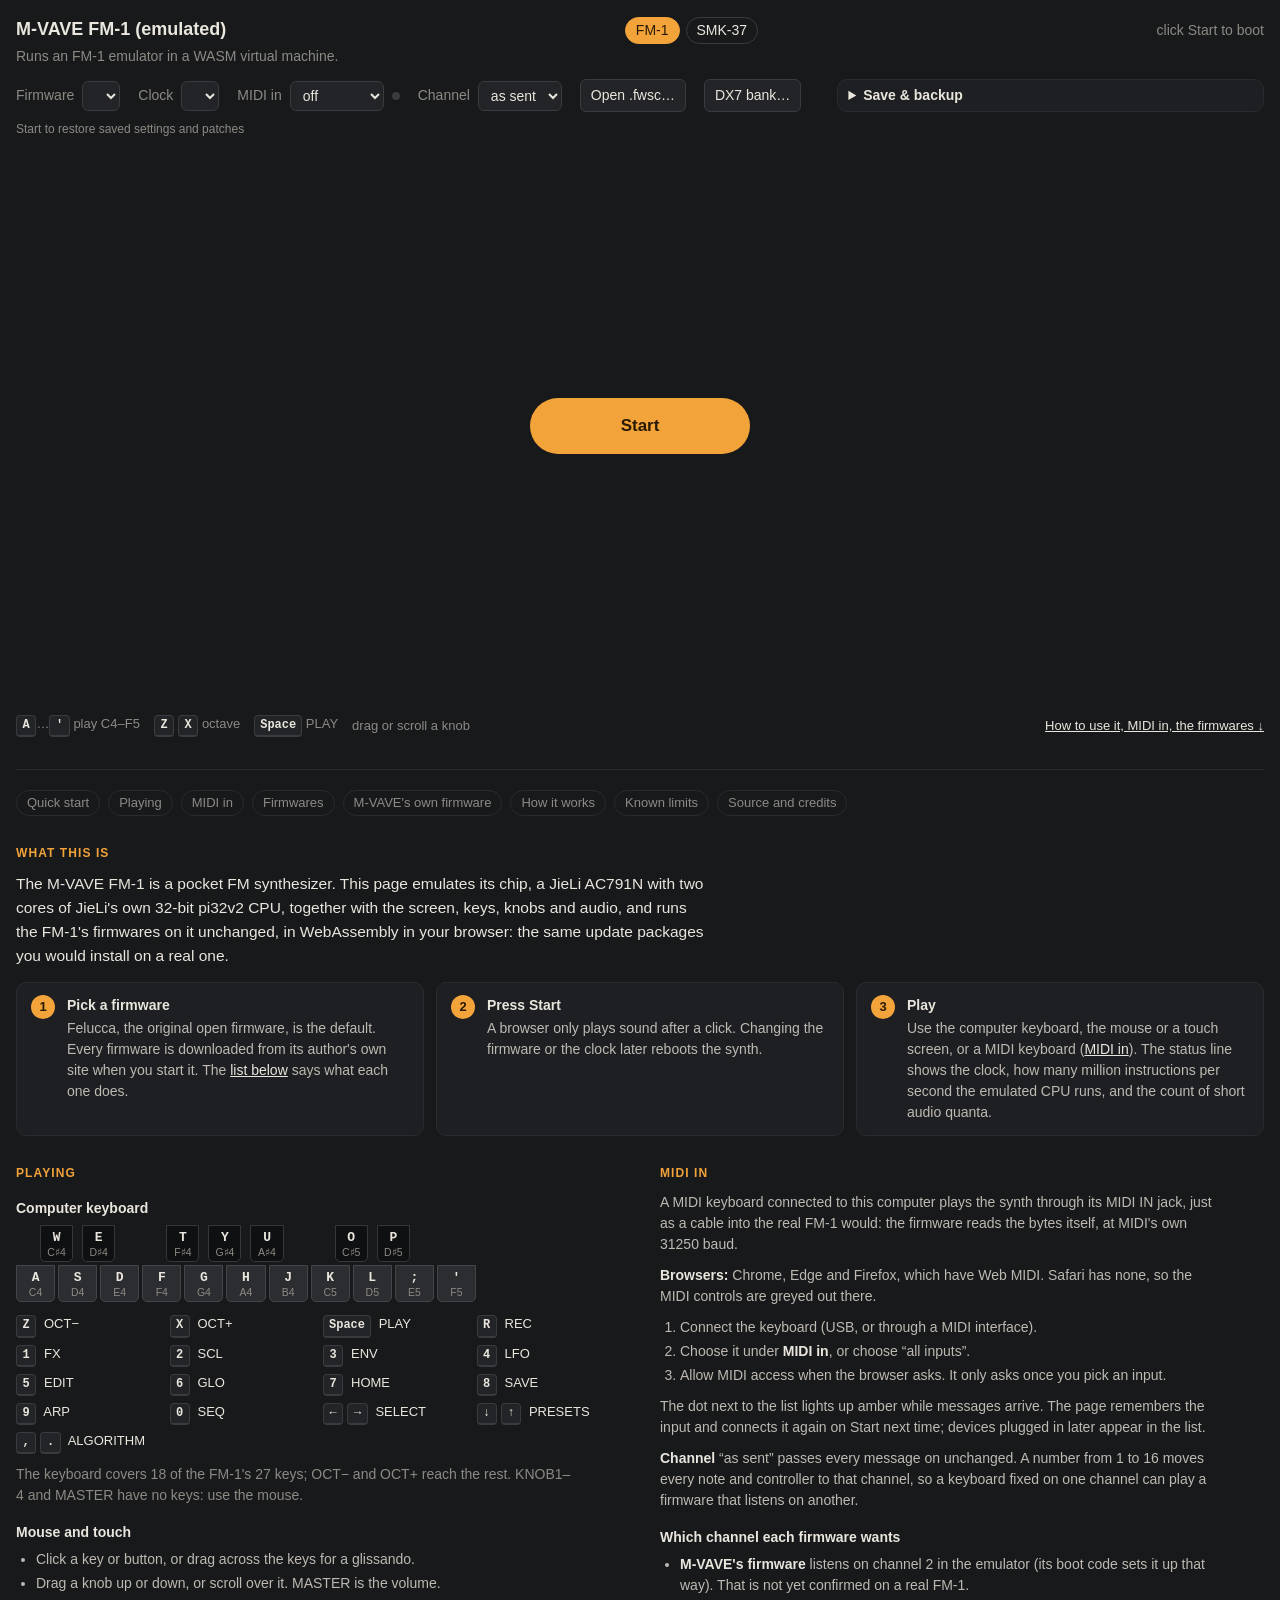
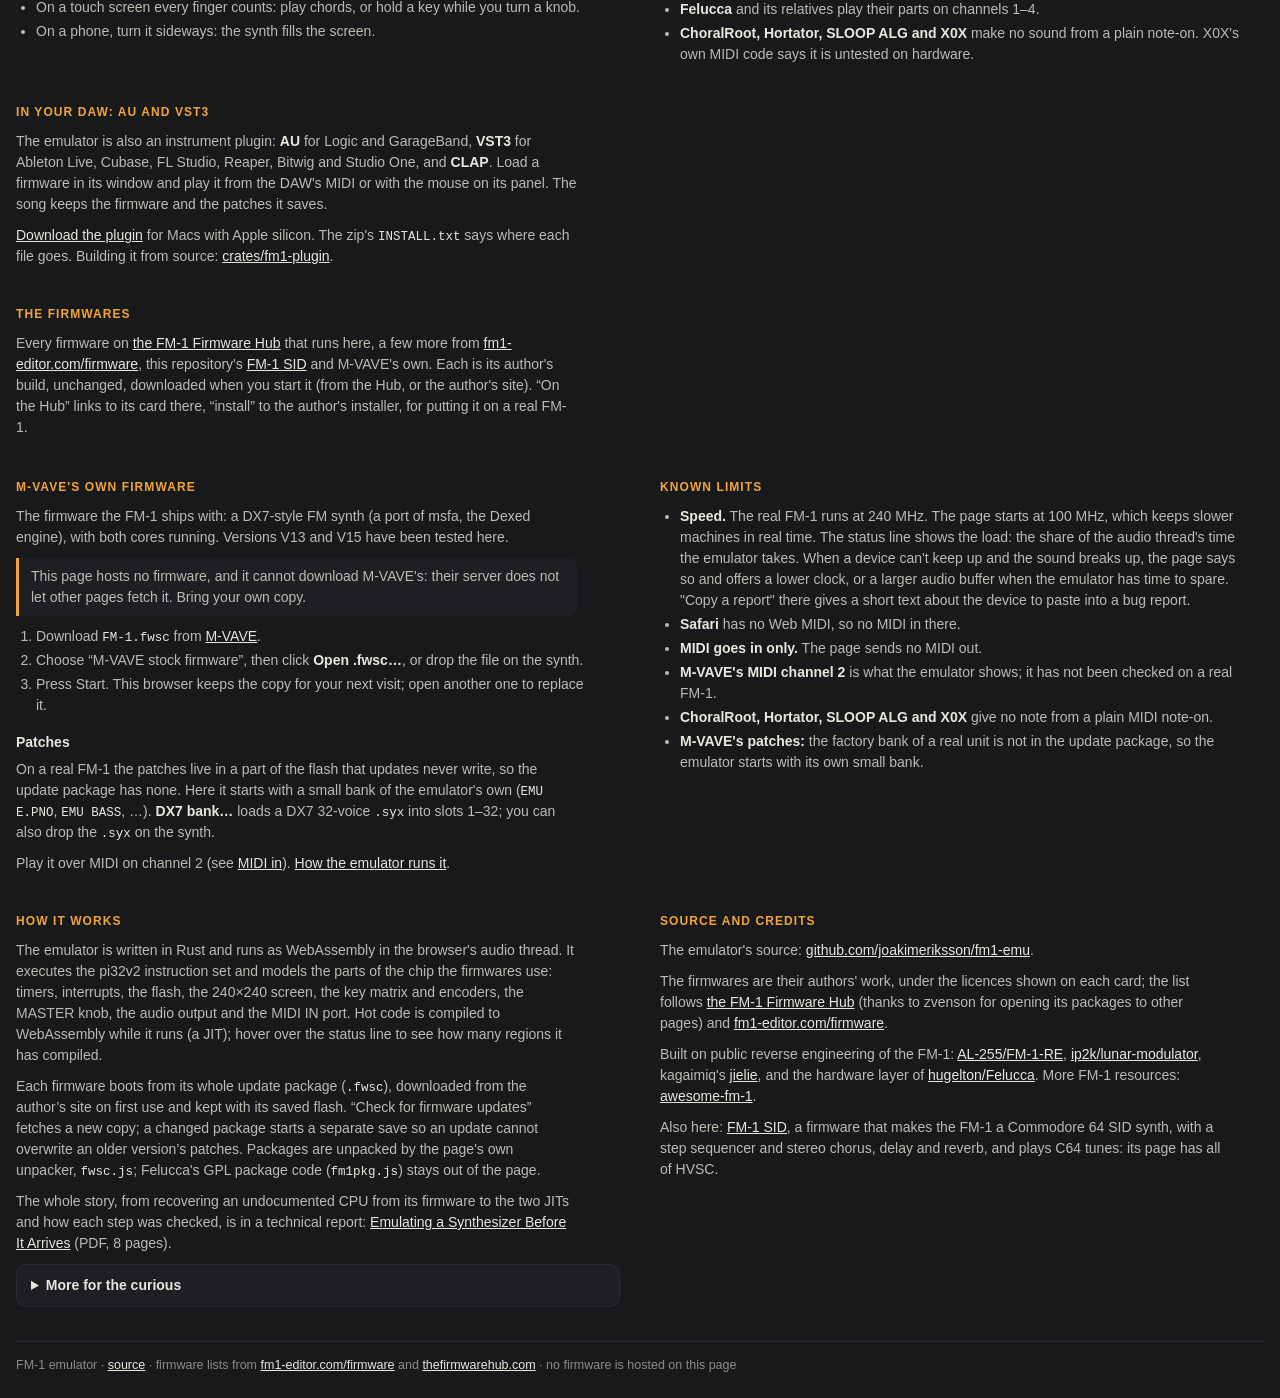
==== commit 1adbd85c: "Persist browser firmware and flash with portable save backups" ====
--- a/web/index.html
+++ b/web/index.html
@@ -37,6 +37,20 @@
     <label class="file">Open .fwsc… <input type="file" id="open"></label>
     <label class="file" title="A DX7 32-voice bank for M-VAVE's firmware">DX7 bank… <input type="file" id="bank"></label>
     <span id="bankname" class="dim"></span>
+    <details class="save-controls">
+      <summary>Save &amp; backup</summary>
+      <div class="save-actions">
+        <button type="button" id="save-now">Save now</button>
+        <button type="button" id="export-save">Export save…</button>
+        <label class="file">Import save… <input type="file" id="import-save" accept=".json,.fm1save"></label>
+        <button type="button" id="reset-save">Reset saved flash…</button>
+        <button type="button" id="update-firmware">Check for firmware updates</button>
+      </div>
+      <p>Settings and patches written to flash are saved automatically. Use the firmware’s own save
+        command for patch edits. Backups contain the firmware and its saved flash; they are emulator
+        saves, not firmware update files. Clearing browser data removes local saves.</p>
+    </details>
+    <span id="save-status" role="status" aria-live="polite">Start to restore saved settings and patches</span>
     <span id="about"></span>
   </div>
   <div id="perfwarn" role="alert" hidden>
@@ -222,9 +236,9 @@
         the 240×240 screen, the key matrix and encoders, the MASTER knob, the audio output and the MIDI IN port.
         Hot code is compiled to WebAssembly while it runs (a JIT); hover over the status line to see how many
         regions it has compiled.</p>
-      <p>Each firmware boots from its whole update package (<code>.fwsc</code>), fetched from the author's site
-        when you press Start. If the author has moved on to a newer version, the page takes the package the author's
-        installer names now. Packages are unpacked by the page's own unpacker, <code>fwsc.js</code>; Felucca's GPL
+      <p>Each firmware boots from its whole update package (<code>.fwsc</code>), downloaded from the author’s site
+        on first use and kept with its saved flash. “Check for firmware updates” fetches a new copy; a changed
+        package starts a separate save so an update cannot overwrite an older version’s patches. Packages are unpacked by the page's own unpacker, <code>fwsc.js</code>; Felucca's GPL
         package code (<code>fm1pkg.js</code>) stays out of the page.</p>
       <p>The whole story, from recovering an undocumented CPU from its firmware to the two JITs and how each
         step was checked, is in a technical report:
--- a/web/style.css
+++ b/web/style.css
@@ -139,3 +139,13 @@
 
 /* (an element the page hides stays hidden whatever its display rule) */
 [hidden] { display: none !important; }
+
+.save-controls { flex: 1 1 240px; margin: 0; padding: 0 10px; }
+.save-controls summary { padding: 5px 0; }
+.save-actions { display: flex; flex-wrap: wrap; gap: 8px; align-items: center; }
+.save-actions button { font: inherit; color: var(--ink); background: var(--well); border: 1px solid var(--line);
+  border-radius: 6px; padding: 5px 10px; cursor: pointer; }
+.save-controls p { color: var(--dim); font-size: 12px; max-width: 70ch; }
+#save-status { color: var(--dim); font-size: 12px; }
+#save-status[data-error="true"] { color: var(--amber); }
+[data-embed] .save-controls, [data-embed] #save-status { display: none; }
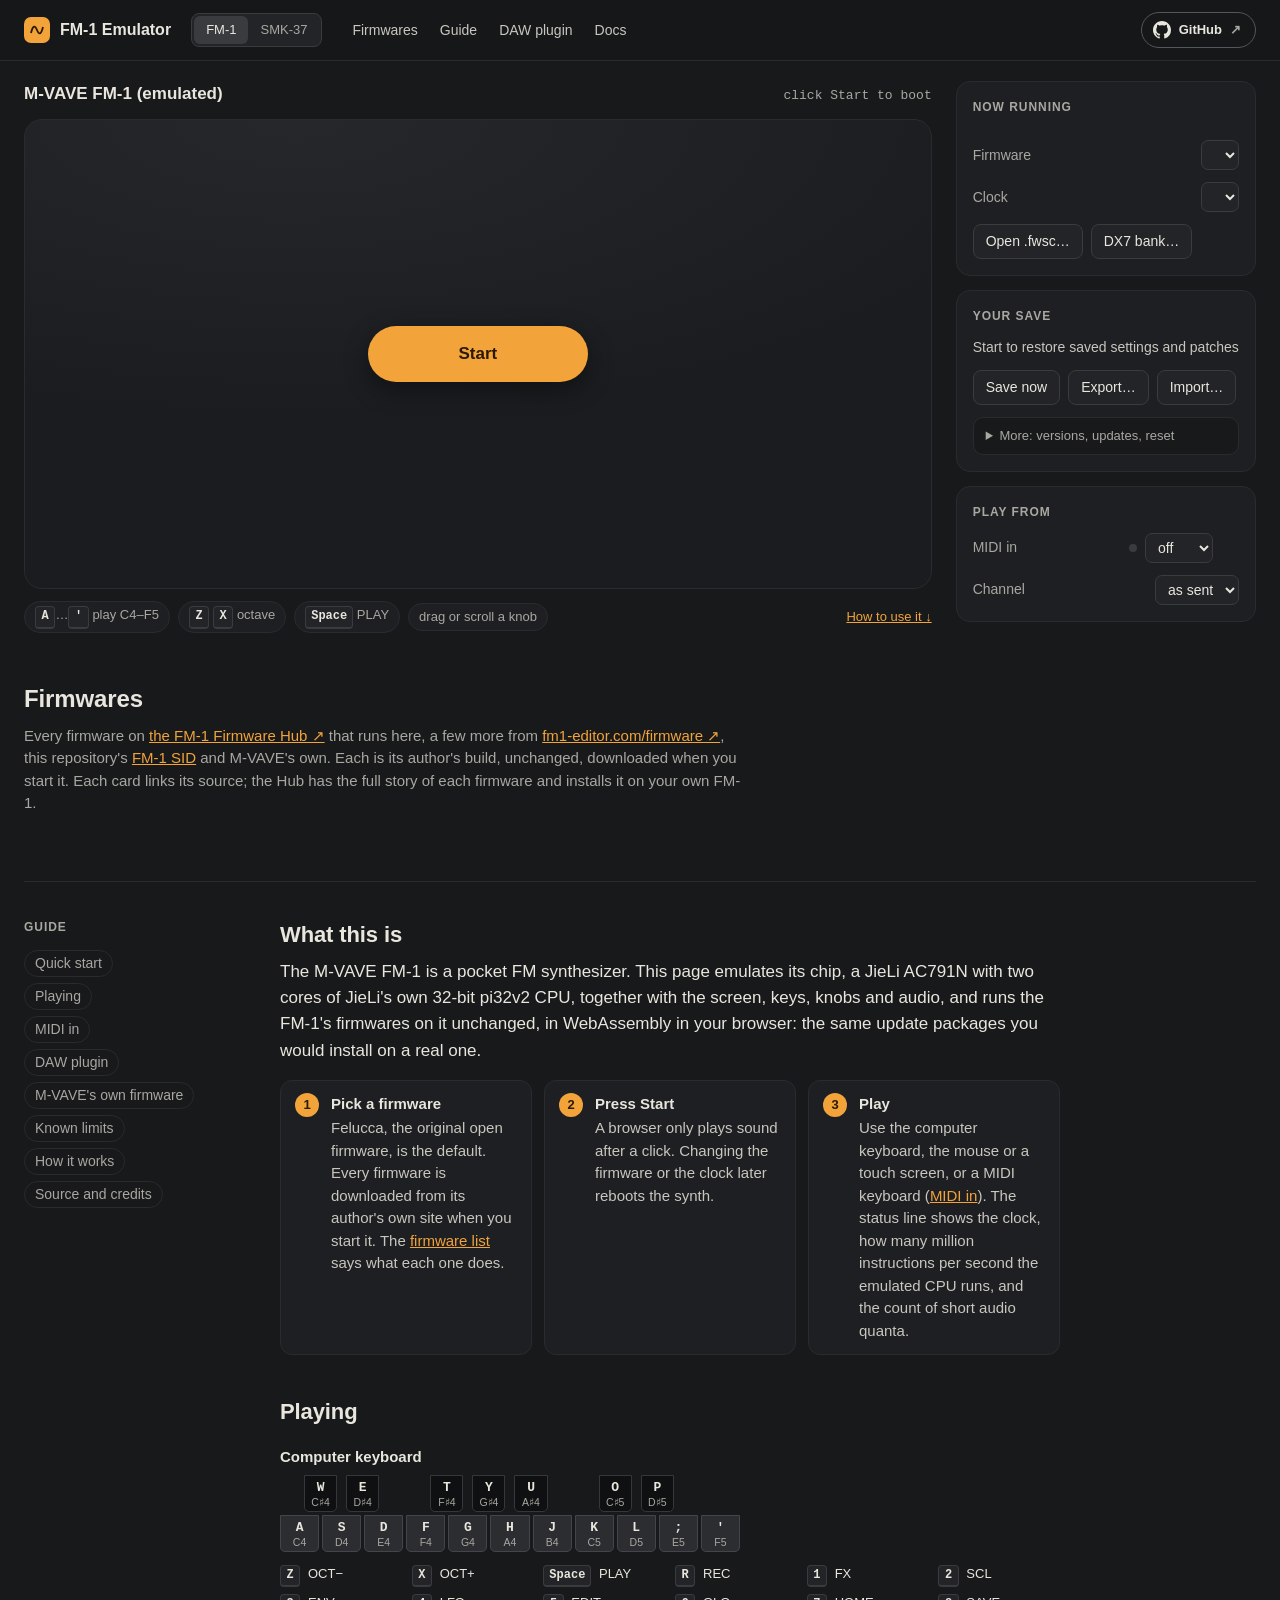
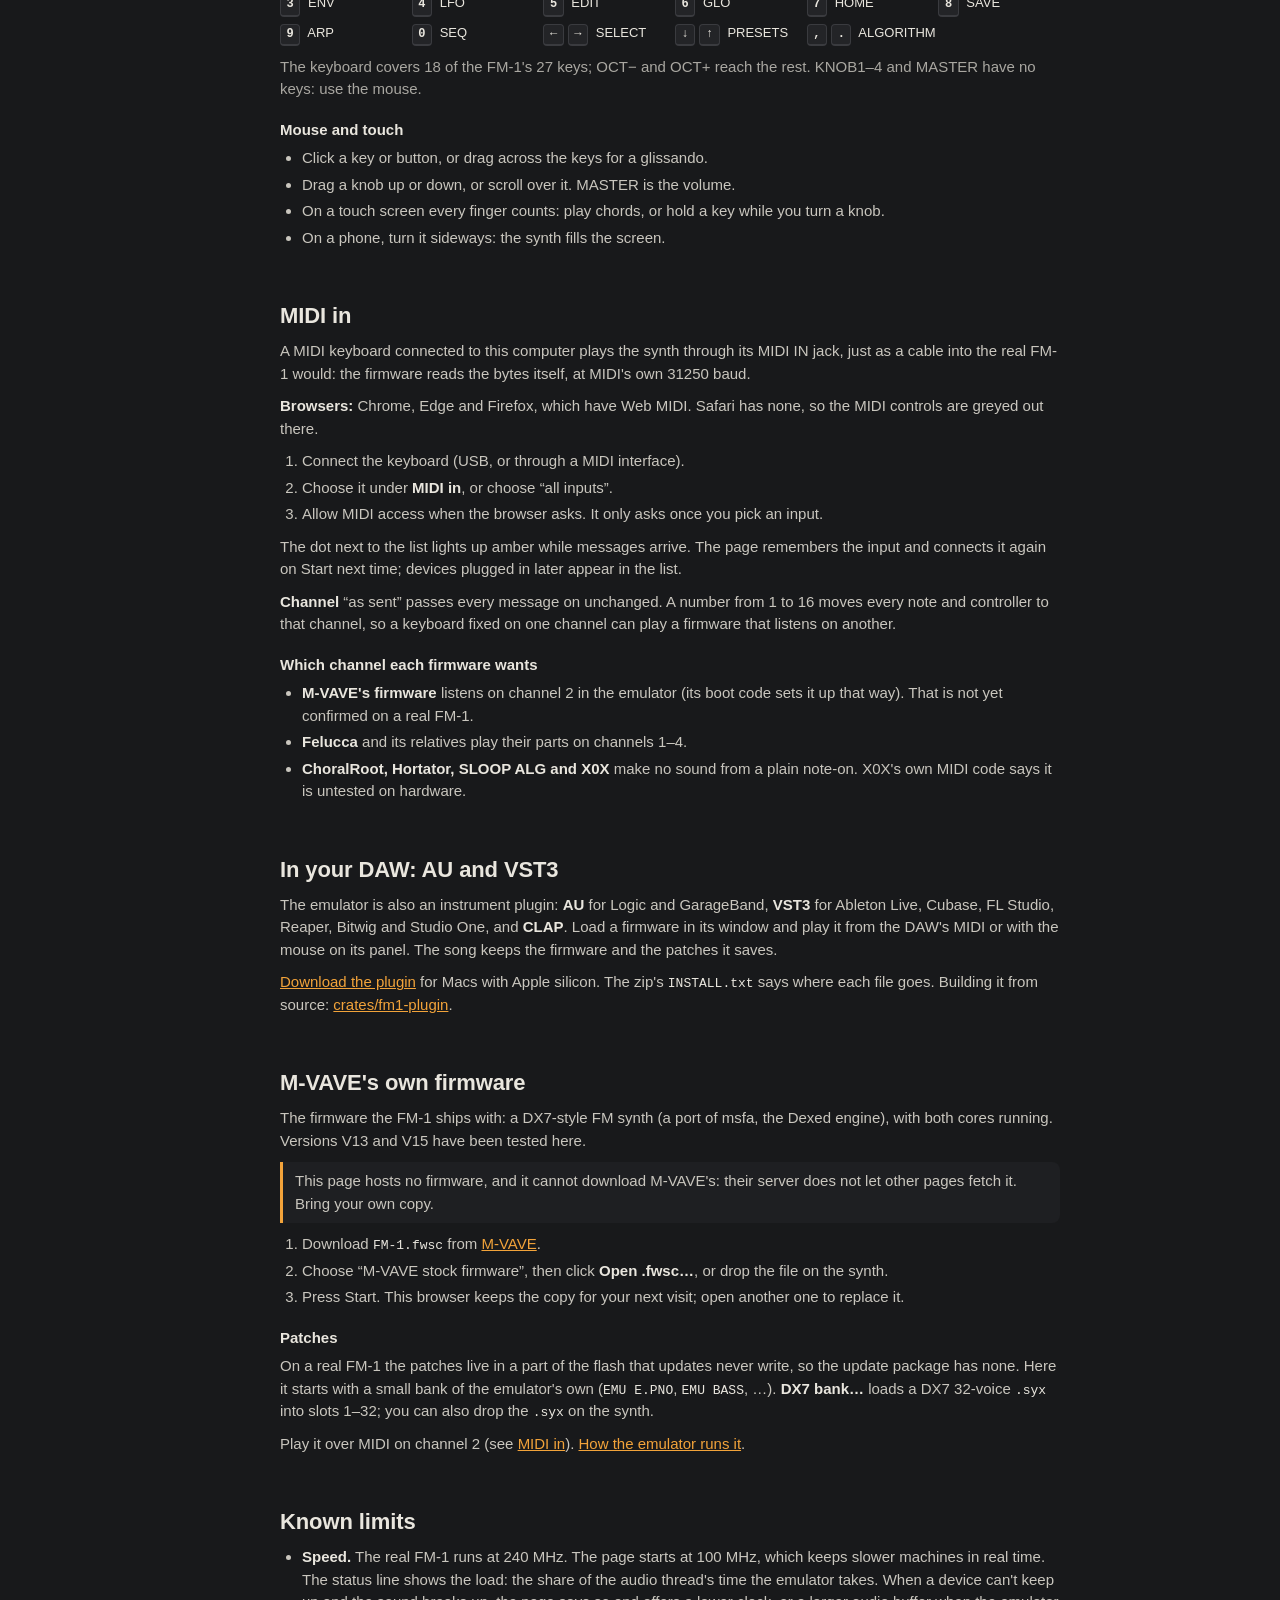
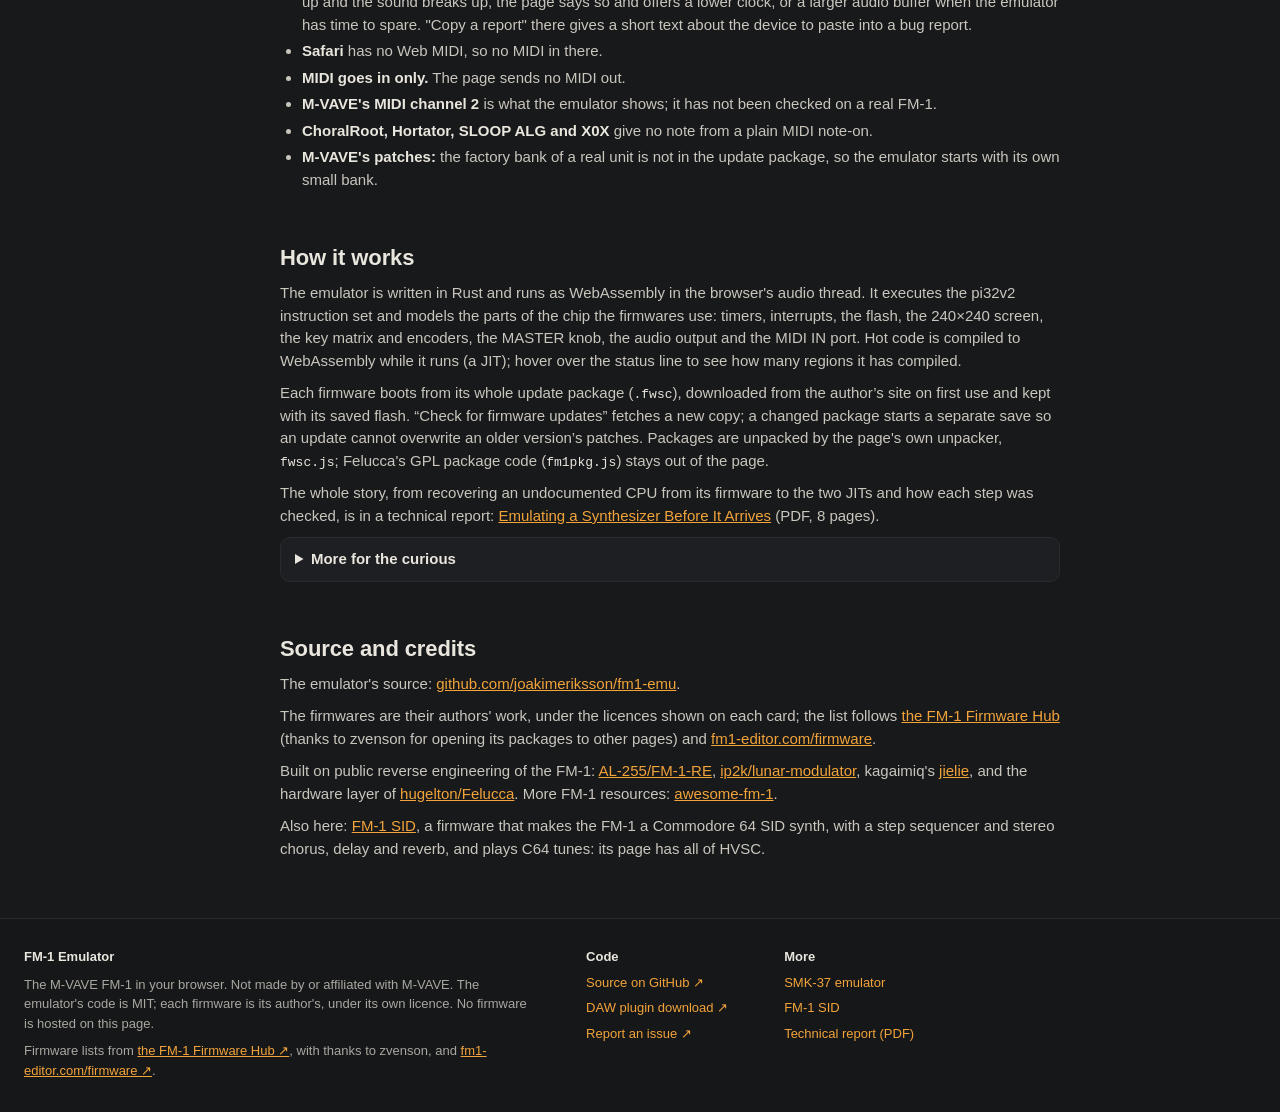
==== commit 5a8cfcec: "Page: a site header with the GitHub link, the synth beside its controls, a footer The FM-1 and SMK-3" ====
--- a/web/index.html
+++ b/web/index.html
@@ -19,268 +19,321 @@
 <script>if (new URLSearchParams(location.search).get("embed") === "1") document.documentElement.setAttribute("data-embed", "");</script>
 </head>
 <body>
+<header class="site">
+  <div class="wrap">
+    <a class="brand" href="./"><span class="logo" aria-hidden="true"><svg width="16" height="16" viewBox="0 0 16 16" fill="none" stroke="currentColor" stroke-width="1.8"><path d="M2 11C4 3 6 3 8 8s4 5 6-3"/></svg></span>FM-1 Emulator</a>
+    <nav class="devices" aria-label="Device"><span aria-current="page">FM-1</span><a href="smk37/">SMK-37</a></nav>
+    <nav class="sitenav" aria-label="Site">
+      <a href="#firmwares">Firmwares</a><a href="#guide">Guide</a><a href="#plugin">DAW plugin</a><a href="https://github.com/joakimeriksson/fm1-emu#readme">Docs</a>
+    </nav>
+    <a class="gh" href="https://github.com/joakimeriksson/fm1-emu" aria-label="Source code on GitHub"><svg width="18" height="18" viewBox="0 0 16 16" fill="currentColor" aria-hidden="true"><path d="M8 0C3.58 0 0 3.58 0 8c0 3.54 2.29 6.53 5.47 7.59.4.07.55-.17.55-.38 0-.19-.01-.82-.01-1.49-2.01.37-2.53-.49-2.69-.94-.09-.23-.48-.94-.82-1.13-.28-.15-.68-.52-.01-.53.63-.01 1.08.58 1.23.82.72 1.21 1.87.87 2.33.66.07-.52.28-.87.51-1.07-1.78-.2-3.64-.89-3.64-3.95 0-.87.31-1.59.82-2.15-.08-.2-.36-1.02.08-2.12 0 0 .67-.21 2.2.82.64-.18 1.32-.27 2-.27.68 0 1.36.09 2 .27 1.53-1.04 2.2-.82 2.2-.82.44 1.1.16 1.92.08 2.12.51.56.82 1.27.82 2.15 0 3.07-1.87 3.75-3.65 3.95.29.25.54.73.54 1.48 0 1.07-.01 1.93-.01 2.2 0 .21.15.46.55.38A8.013 8.013 0 0016 8c0-4.42-3.58-8-8-8z"/></svg><span>GitHub</span><span class="arrow" aria-hidden="true">↗</span></a>
+    <a class="embed-only" id="fullpage" href="./" target="_blank" rel="noopener">FM-1 emulator, full page ↗</a>
+  </div>
+</header>
 <main>
-  <header>
-    <h1 id="title">M-VAVE FM-1 (emulated)</h1>
-    <nav class="devices" aria-label="Device"><span aria-current="page">FM-1</span><a href="smk37/">SMK-37</a></nav>
-    <span id="status">click Start to boot</span>
-    <a class="embed-only" id="fullpage" href="./" target="_blank" rel="noopener">FM-1 emulator, full page ↗</a>
-    <p class="runs">Runs an FM-1 emulator in a WASM virtual machine.</p>
-  </header>
-  <div class="bar">
-    <label id="fwlabel">Firmware <select id="fw" aria-label="Firmware"></select></label>
-    <label>Clock <select id="mhz" aria-label="Emulated clock"></select></label>
-    <label id="midiin">MIDI in <select id="midi" aria-label="MIDI input"><option value="">off</option><option value="*">all inputs</option></select>
-      <span id="midiact" aria-hidden="true"></span></label>
-    <label id="midichl" title="Played notes and controllers go to this channel (M-VAVE's firmware listens on 2, Felucca's parts on 1–4)">Channel
-      <select id="midich" aria-label="MIDI channel"><option value="0">as sent</option></select></label>
-    <label class="file">Open .fwsc… <input type="file" id="open"></label>
-    <label class="file" title="A DX7 32-voice bank for M-VAVE's firmware">DX7 bank… <input type="file" id="bank"></label>
-    <span id="bankname" class="dim"></span>
-    <details class="save-controls">
-      <summary>Save &amp; backup</summary>
-      <div class="save-actions">
-        <button type="button" id="save-now">Save now</button>
-        <button type="button" id="export-save">Export save…</button>
-        <label class="file">Import save… <input type="file" id="import-save" accept=".json,.fm1save"></label>
-        <button type="button" id="reset-save">Reset saved flash…</button>
-        <button type="button" id="update-firmware">Check for firmware updates</button>
+  <div class="player">
+    <div class="deck">
+      <div class="deck-head">
+        <h1 id="title">M-VAVE FM-1 (emulated)</h1>
+        <span id="status">click Start to boot</span>
       </div>
-      <p>Settings and patches written to flash are saved automatically. Use the firmware’s own save
-        command for patch edits. Backups contain the firmware and its saved flash; they are emulator
-        saves, not firmware update files. Clearing browser data removes local saves.</p>
-    </details>
-    <span id="save-status" role="status" aria-live="polite">Start to restore saved settings and patches</span>
-    <span id="about"></span>
+      <div id="perfwarn" role="alert" hidden>
+        <p id="perfwarn-text"></p>
+        <div class="acts">
+          <button type="button" id="perfwarn-fix" class="primary"></button>
+          <button type="button" id="perfwarn-copy" title="A short text about this device and how it kept up, to paste into a bug report">Copy a report</button>
+          <a href="https://github.com/joakimeriksson/fm1-emu/issues/new" target="_blank" rel="noopener">Report on GitHub ↗</a>
+          <button type="button" id="perfwarn-close" aria-label="Dismiss">✕</button>
+        </div>
+      </div>
+      <div class="stage">
+        <canvas id="panel" aria-label="FM-1 front panel"></canvas>
+        <button id="start">Start</button>
+      </div>
+      <p class="rotate">Turn the phone sideways for a bigger synth.</p>
+      <p class="hint">
+        <span class="keyb"><kbd>A</kbd>…<kbd>'</kbd> play C4–F5</span>
+        <span class="keyb"><kbd>Z</kbd> <kbd>X</kbd> octave</span>
+        <span class="keyb"><kbd>Space</kbd> PLAY</span>
+        <span class="keyb">drag or scroll a knob</span>
+        <span class="touch">Play chords with several fingers · drag a knob up / down</span>
+        <a class="more" href="#guide">How to use it ↓</a>
+      </p>
+    </div>
+
+    <aside class="side bar" aria-label="Firmware, saves and MIDI">
+      <section class="box" aria-labelledby="h-now">
+        <h2 class="eyebrow" id="h-now">Now running</h2>
+        <p id="about"></p>
+        <label id="fwlabel">Firmware <select id="fw" aria-label="Firmware"></select></label>
+        <label>Clock <select id="mhz" aria-label="Emulated clock"></select></label>
+        <div class="row">
+          <label class="file">Open .fwsc… <input type="file" id="open"></label>
+          <label class="file" title="A DX7 32-voice bank for M-VAVE's firmware">DX7 bank… <input type="file" id="bank"></label>
+          <span id="bankname" class="dim"></span>
+        </div>
+      </section>
+
+      <section class="box save-box" aria-labelledby="h-save">
+        <h2 class="eyebrow" id="h-save">Your save</h2>
+        <span id="save-status" role="status" aria-live="polite">Start to restore saved settings and patches</span>
+        <div class="row save-actions">
+          <button type="button" id="save-now">Save now</button>
+          <button type="button" id="export-save">Export…</button>
+          <label class="file">Import… <input type="file" id="import-save" accept=".json,.fm1save"></label>
+        </div>
+        <details class="save-controls">
+          <summary>More: versions, updates, reset</summary>
+          <div class="save-actions">
+            <button type="button" id="browse-saves">Browse saved firmwares</button>
+            <select id="saved-versions" aria-label="Saved firmware versions"></select>
+            <button type="button" id="open-saved-version">Open saved firmware</button>
+            <button type="button" id="update-firmware">Check for firmware updates</button>
+            <button type="button" id="reset-save">Reset saved flash…</button>
+          </div>
+          <p>Settings and patches written to flash are saved automatically. Use the firmware’s own save
+            command for patch edits. Backups contain saved flash and community firmware. For M-VAVE firmware, the
+            recipient must open their own matching .fwsc first. Browse saved firmwares to reopen
+            older versions or local files. Clearing browser data removes local saves.</p>
+        </details>
+      </section>
+
+      <section class="box" aria-labelledby="h-play-from">
+        <h2 class="eyebrow" id="h-play-from">Play from</h2>
+        <label id="midiin">MIDI in <span class="sel"><span id="midiact" aria-hidden="true"></span><select id="midi" aria-label="MIDI input"><option value="">off</option><option value="*">all inputs</option></select></span></label>
+        <label id="midichl" title="Played notes and controllers go to this channel (M-VAVE's firmware listens on 2, Felucca's parts on 1–4)">Channel
+          <select id="midich" aria-label="MIDI channel"><option value="0">as sent</option></select></label>
+      </section>
+    </aside>
   </div>
-  <div id="perfwarn" role="alert" hidden>
-    <p id="perfwarn-text"></p>
-    <div class="acts">
-      <button type="button" id="perfwarn-fix" class="primary"></button>
-      <button type="button" id="perfwarn-copy" title="A short text about this device and how it kept up, to paste into a bug report">Copy a report</button>
-      <button type="button" id="perfwarn-close" aria-label="Dismiss">✕</button>
-    </div>
-  </div>
-  <div class="stage">
-    <canvas id="panel" aria-label="FM-1 front panel"></canvas>
-    <button id="start">Start</button>
-  </div>
-  <p class="rotate">Turn the phone sideways for a bigger synth.</p>
-  <p class="hint">
-    <span class="keyb"><kbd>A</kbd>…<kbd>'</kbd> play C4–F5</span>
-    <span class="keyb"><kbd>Z</kbd> <kbd>X</kbd> octave</span>
-    <span class="keyb"><kbd>Space</kbd> PLAY</span>
-    <span class="keyb">drag or scroll a knob</span>
-    <span class="touch">Play chords with several fingers · drag a knob up / down</span>
-    <a class="more" href="#guide">How to use it, MIDI in, the firmwares ↓</a>
-  </p>
+
+  <section id="firmwares" class="library" aria-labelledby="h-fw">
+    <h2 id="h-fw">Firmwares</h2>
+    <p>Every firmware on <a href="https://thefirmwarehub.com/">the FM-1 Firmware Hub ↗</a> that runs here, a few
+      more from <a href="https://fm1-editor.com/firmware/">fm1-editor.com/firmware ↗</a>, this repository's
+      <a href="fm1-sid/">FM-1 SID</a> and M-VAVE's own. Each is its author's build, unchanged, downloaded when you
+      start it. Each card links its source; the Hub has the full story of each firmware and installs it on your
+      own FM-1.</p>
+    <ul class="cards" id="fwlist"></ul>
+  </section>
 
   <div class="guide" id="guide">
-    <nav class="toc span" aria-label="On this page">
+    <nav class="toc" aria-label="Guide">
+      <span class="eyebrow">Guide</span>
       <a href="#start-here">Quick start</a>
       <a href="#playing">Playing</a>
       <a href="#midi-in">MIDI in</a>
-      <a href="#firmwares">Firmwares</a>
+      <a href="#plugin">DAW plugin</a>
       <a href="#stock">M-VAVE's own firmware</a>
+      <a href="#limits">Known limits</a>
       <a href="#how">How it works</a>
-      <a href="#limits">Known limits</a>
       <a href="#credits">Source and credits</a>
     </nav>
-
-    <section id="start-here" class="span" aria-labelledby="h-start">
-      <h2 id="h-start">What this is</h2>
-      <p class="lead">The M-VAVE FM-1 is a pocket FM synthesizer. This page emulates its chip, a JieLi AC791N with two
-        cores of JieLi's own 32-bit pi32v2 CPU, together with the screen, keys, knobs and audio, and runs the FM-1's
-        firmwares on it unchanged, in WebAssembly in your browser: the same update packages you would install on a
-        real one.</p>
-      <ol class="steps">
-        <li><b>Pick a firmware</b>Felucca, the original open firmware, is the default. Every firmware is downloaded
-          from its author's own site when you start it. The <a href="#firmwares">list below</a> says what each one does.</li>
-        <li><b>Press Start</b>A browser only plays sound after a click. Changing the firmware or the clock later
-          reboots the synth.</li>
-        <li><b>Play</b>Use the computer keyboard, the mouse or a touch screen, or a MIDI keyboard
-          (<a href="#midi-in">MIDI in</a>). The status line shows the clock, how many million instructions per
-          second the emulated CPU runs, and the count of short audio quanta.</li>
-      </ol>
-    </section>
-
-    <section id="playing" aria-labelledby="h-play">
-      <h2 id="h-play">Playing</h2>
-      <h3>Computer keyboard</h3>
-      <div class="piano" role="img" aria-label="Computer keys and the notes they play: A C4, W C sharp 4, S D4, E D sharp 4, D E4, F F4, T F sharp 4, G G4, Y G sharp 4, H A4, U A sharp 4, J B4, K C5, O C sharp 5, L D5, P D sharp 5, semicolon E5, apostrophe F5">
-        <span class="b" style="grid-column-start:2">W<i>C♯4</i></span>
-        <span class="b" style="grid-column-start:4">E<i>D♯4</i></span>
-        <span class="b" style="grid-column-start:8">T<i>F♯4</i></span>
-        <span class="b" style="grid-column-start:10">Y<i>G♯4</i></span>
-        <span class="b" style="grid-column-start:12">U<i>A♯4</i></span>
-        <span class="b" style="grid-column-start:16">O<i>C♯5</i></span>
-        <span class="b" style="grid-column-start:18">P<i>D♯5</i></span>
-        <span class="w" style="grid-column-start:1">A<i>C4</i></span>
-        <span class="w" style="grid-column-start:3">S<i>D4</i></span>
-        <span class="w" style="grid-column-start:5">D<i>E4</i></span>
-        <span class="w" style="grid-column-start:7">F<i>F4</i></span>
-        <span class="w" style="grid-column-start:9">G<i>G4</i></span>
-        <span class="w" style="grid-column-start:11">H<i>A4</i></span>
-        <span class="w" style="grid-column-start:13">J<i>B4</i></span>
-        <span class="w" style="grid-column-start:15">K<i>C5</i></span>
-        <span class="w" style="grid-column-start:17">L<i>D5</i></span>
-        <span class="w" style="grid-column-start:19">;<i>E5</i></span>
-        <span class="w" style="grid-column-start:21">'<i>F5</i></span>
-      </div>
-      <ul class="map" aria-label="Buttons and encoders">
-        <li><kbd>Z</kbd> OCT−</li><li><kbd>X</kbd> OCT+</li><li><kbd>Space</kbd> PLAY</li><li><kbd>R</kbd> REC</li>
-        <li><kbd>1</kbd> FX</li><li><kbd>2</kbd> SCL</li><li><kbd>3</kbd> ENV</li><li><kbd>4</kbd> LFO</li>
-        <li><kbd>5</kbd> EDIT</li><li><kbd>6</kbd> GLO</li><li><kbd>7</kbd> HOME</li><li><kbd>8</kbd> SAVE</li>
-        <li><kbd>9</kbd> ARP</li><li><kbd>0</kbd> SEQ</li>
-        <li><kbd>←</kbd><kbd>→</kbd> SELECT</li><li><kbd>↓</kbd><kbd>↑</kbd> PRESETS</li><li><kbd>,</kbd><kbd>.</kbd> ALGORITHM</li>
-      </ul>
-      <p class="dim">The keyboard covers 18 of the FM-1's 27 keys; OCT− and OCT+ reach the rest. KNOB1–4 and MASTER
-        have no keys: use the mouse.</p>
-      <h3>Mouse and touch</h3>
-      <ul>
-        <li>Click a key or button, or drag across the keys for a glissando.</li>
-        <li>Drag a knob up or down, or scroll over it. MASTER is the volume.</li>
-        <li>On a touch screen every finger counts: play chords, or hold a key while you turn a knob.</li>
-        <li>On a phone, turn it sideways: the synth fills the screen.</li>
-      </ul>
-    </section>
-
-    <section id="midi-in" aria-labelledby="h-midi">
-      <h2 id="h-midi">MIDI in</h2>
-      <p>A MIDI keyboard connected to this computer plays the synth through its MIDI IN jack, just as a cable into
-        the real FM-1 would: the firmware reads the bytes itself, at MIDI's own 31250 baud.</p>
-      <p><b>Browsers:</b> Chrome, Edge and Firefox, which have Web MIDI. Safari has none, so the MIDI controls are
-        greyed out there.</p>
-      <ol>
-        <li>Connect the keyboard (USB, or through a MIDI interface).</li>
-        <li>Choose it under <b>MIDI in</b>, or choose “all inputs”.</li>
-        <li>Allow MIDI access when the browser asks. It only asks once you pick an input.</li>
-      </ol>
-      <p>The dot next to the list lights up amber while messages arrive. The page remembers the input and connects
-        it again on Start next time; devices plugged in later appear in the list.</p>
-      <p><b>Channel</b> “as sent” passes every message on unchanged. A number from 1 to 16 moves every note and
-        controller to that channel, so a keyboard fixed on one channel can play a firmware that listens on another.</p>
-      <h3>Which channel each firmware wants</h3>
-      <ul>
-        <li><b>M-VAVE's firmware</b> listens on channel 2 in the emulator (its boot code sets it up that way). That
-          is not yet confirmed on a real FM-1.</li>
-        <li><b>Felucca</b> and its relatives play their parts on channels 1–4.</li>
-        <li><b>ChoralRoot, Hortator, SLOOP ALG and X0X</b> make no sound from a plain note-on. X0X's own MIDI
-          code says it is untested on hardware.</li>
-      </ul>
-    </section>
-
-    <section id="plugin" class="span" aria-labelledby="h-plugin">
-      <h2 id="h-plugin">In your DAW: AU and VST3</h2>
-      <p>The emulator is also an instrument plugin: <b>AU</b> for Logic and GarageBand, <b>VST3</b> for Ableton
-        Live, Cubase, FL Studio, Reaper, Bitwig and Studio One, and <b>CLAP</b>. Load a firmware in its window
-        and play it from the DAW's MIDI or with the mouse on its panel. The song keeps the firmware and the
-        patches it saves.</p>
-      <p><a href="https://github.com/joakimeriksson/fm1-emu/releases/latest">Download the plugin</a> for Macs with
-        Apple silicon. The zip's <code>INSTALL.txt</code> says where each file goes. Building it from source:
-        <a href="https://github.com/joakimeriksson/fm1-emu/tree/master/crates/fm1-plugin">crates/fm1-plugin</a>.</p>
-    </section>
-
-    <section id="firmwares" class="span" aria-labelledby="h-fw">
-      <h2 id="h-fw">The firmwares</h2>
-      <p>Every firmware on <a href="https://thefirmwarehub.com/">the FM-1 Firmware Hub</a> that runs here, a few
-        more from <a href="https://fm1-editor.com/firmware/">fm1-editor.com/firmware</a>, this repository's
-        <a href="fm1-sid/">FM-1 SID</a> and M-VAVE's own. Each is its author's build, unchanged, downloaded when you
-        start it (from the Hub, or the author's site). “On the Hub” links to its card there, “install” to the
-        author's installer, for putting it on a real FM-1.</p>
-      <ul class="cards" id="fwlist"></ul>
-    </section>
-
-    <section id="stock" aria-labelledby="h-stock">
-      <h2 id="h-stock">M-VAVE's own firmware</h2>
-      <p>The firmware the FM-1 ships with: a DX7-style FM synth (a port of msfa, the Dexed engine), with both cores
-        running. Versions V13 and V15 have been tested here.</p>
-      <p class="note">This page hosts no firmware, and it cannot download M-VAVE's: their server does not let other
-        pages fetch it. Bring your own copy.</p>
-      <ol>
-        <li>Download <code>FM-1.fwsc</code> from <a href="https://yms-file-store.oss-cn-hongkong.aliyuncs.com/software/firmware/FM-1.fwsc">M-VAVE</a>.</li>
-        <li>Choose “M-VAVE stock firmware”, then click <b>Open .fwsc…</b>, or drop the file on the synth.</li>
-        <li>Press Start. This browser keeps the copy for your next visit; open another one to replace it.</li>
-      </ol>
-      <h3>Patches</h3>
-      <p>On a real FM-1 the patches live in a part of the flash that updates never write, so the update package has
-        none. Here it starts with a small bank of the emulator's own (<code>EMU E.PNO</code>, <code>EMU BASS</code>, …).
-        <b>DX7 bank…</b> loads a DX7 32-voice <code>.syx</code> into slots 1–32; you can also drop the
-        <code>.syx</code> on the synth.</p>
-      <p>Play it over MIDI on channel 2 (see <a href="#midi-in">MIDI in</a>).
-        <a href="https://github.com/joakimeriksson/fm1-emu/blob/master/docs/stock-firmware.md">How the
-        emulator runs it</a>.</p>
-    </section>
-
-    <section id="limits" aria-labelledby="h-limits">
-      <h2 id="h-limits">Known limits</h2>
-      <ul>
-        <li><b>Speed.</b> The real FM-1 runs at 240 MHz. The page starts at 100 MHz, which keeps slower machines in
-          real time. The status line shows the load: the share of the audio thread's time the emulator takes. When
-          a device can't keep up and the sound breaks up, the page says so and offers a lower clock, or a larger
-          audio buffer when the emulator has time to spare. "Copy a report" there gives a short text about the
-          device to paste into a bug report.</li>
-        <li><b>Safari</b> has no Web MIDI, so no MIDI in there.</li>
-        <li><b>MIDI goes in only.</b> The page sends no MIDI out.</li>
-        <li><b>M-VAVE's MIDI channel 2</b> is what the emulator shows; it has not been checked on a real FM-1.</li>
-        <li><b>ChoralRoot, Hortator, SLOOP ALG and X0X</b> give no note from a plain MIDI note-on.</li>
-        <li><b>M-VAVE's patches:</b> the factory bank of a real unit is not in the update package, so the emulator
-          starts with its own small bank.</li>
-      </ul>
-    </section>
-
-    <section id="how" aria-labelledby="h-how">
-      <h2 id="h-how">How it works</h2>
-      <p>The emulator is written in Rust and runs as WebAssembly in the browser's audio thread. It executes the
-        pi32v2 instruction set and models the parts of the chip the firmwares use: timers, interrupts, the flash,
-        the 240×240 screen, the key matrix and encoders, the MASTER knob, the audio output and the MIDI IN port.
-        Hot code is compiled to WebAssembly while it runs (a JIT); hover over the status line to see how many
-        regions it has compiled.</p>
-      <p>Each firmware boots from its whole update package (<code>.fwsc</code>), downloaded from the author’s site
-        on first use and kept with its saved flash. “Check for firmware updates” fetches a new copy; a changed
-        package starts a separate save so an update cannot overwrite an older version’s patches. Packages are unpacked by the page's own unpacker, <code>fwsc.js</code>; Felucca's GPL
-        package code (<code>fm1pkg.js</code>) stays out of the page.</p>
-      <p>The whole story, from recovering an undocumented CPU from its firmware to the two JITs and how each
-        step was checked, is in a technical report:
-        <a href="fm1-emu-report.pdf">Emulating a Synthesizer Before It Arrives</a> (PDF, 8 pages).</p>
-      <details>
-        <summary>More for the curious</summary>
+    <div class="article">
+      <section id="start-here" aria-labelledby="h-start">
+        <h2 id="h-start">What this is</h2>
+        <p class="lead">The M-VAVE FM-1 is a pocket FM synthesizer. This page emulates its chip, a JieLi AC791N with two
+          cores of JieLi's own 32-bit pi32v2 CPU, together with the screen, keys, knobs and audio, and runs the FM-1's
+          firmwares on it unchanged, in WebAssembly in your browser: the same update packages you would install on a
+          real one.</p>
+        <ol class="steps">
+          <li><b>Pick a firmware</b>Felucca, the original open firmware, is the default. Every firmware is downloaded
+            from its author's own site when you start it. The <a href="#firmwares">firmware list</a> says what each one does.</li>
+          <li><b>Press Start</b>A browser only plays sound after a click. Changing the firmware or the clock later
+            reboots the synth.</li>
+          <li><b>Play</b>Use the computer keyboard, the mouse or a touch screen, or a MIDI keyboard
+            (<a href="#midi-in">MIDI in</a>). The status line shows the clock, how many million instructions per
+            second the emulated CPU runs, and the count of short audio quanta.</li>
+        </ol>
+      </section>
+
+      <section id="playing" aria-labelledby="h-play">
+        <h2 id="h-play">Playing</h2>
+        <h3>Computer keyboard</h3>
+        <div class="piano" role="img" aria-label="Computer keys and the notes they play: A C4, W C sharp 4, S D4, E D sharp 4, D E4, F F4, T F sharp 4, G G4, Y G sharp 4, H A4, U A sharp 4, J B4, K C5, O C sharp 5, L D5, P D sharp 5, semicolon E5, apostrophe F5">
+          <span class="b" style="grid-column-start:2">W<i>C♯4</i></span>
+          <span class="b" style="grid-column-start:4">E<i>D♯4</i></span>
+          <span class="b" style="grid-column-start:8">T<i>F♯4</i></span>
+          <span class="b" style="grid-column-start:10">Y<i>G♯4</i></span>
+          <span class="b" style="grid-column-start:12">U<i>A♯4</i></span>
+          <span class="b" style="grid-column-start:16">O<i>C♯5</i></span>
+          <span class="b" style="grid-column-start:18">P<i>D♯5</i></span>
+          <span class="w" style="grid-column-start:1">A<i>C4</i></span>
+          <span class="w" style="grid-column-start:3">S<i>D4</i></span>
+          <span class="w" style="grid-column-start:5">D<i>E4</i></span>
+          <span class="w" style="grid-column-start:7">F<i>F4</i></span>
+          <span class="w" style="grid-column-start:9">G<i>G4</i></span>
+          <span class="w" style="grid-column-start:11">H<i>A4</i></span>
+          <span class="w" style="grid-column-start:13">J<i>B4</i></span>
+          <span class="w" style="grid-column-start:15">K<i>C5</i></span>
+          <span class="w" style="grid-column-start:17">L<i>D5</i></span>
+          <span class="w" style="grid-column-start:19">;<i>E5</i></span>
+          <span class="w" style="grid-column-start:21">'<i>F5</i></span>
+        </div>
+        <ul class="map" aria-label="Buttons and encoders">
+          <li><kbd>Z</kbd> OCT−</li><li><kbd>X</kbd> OCT+</li><li><kbd>Space</kbd> PLAY</li><li><kbd>R</kbd> REC</li>
+          <li><kbd>1</kbd> FX</li><li><kbd>2</kbd> SCL</li><li><kbd>3</kbd> ENV</li><li><kbd>4</kbd> LFO</li>
+          <li><kbd>5</kbd> EDIT</li><li><kbd>6</kbd> GLO</li><li><kbd>7</kbd> HOME</li><li><kbd>8</kbd> SAVE</li>
+          <li><kbd>9</kbd> ARP</li><li><kbd>0</kbd> SEQ</li>
+          <li><kbd>←</kbd><kbd>→</kbd> SELECT</li><li><kbd>↓</kbd><kbd>↑</kbd> PRESETS</li><li><kbd>,</kbd><kbd>.</kbd> ALGORITHM</li>
+        </ul>
+        <p class="dim">The keyboard covers 18 of the FM-1's 27 keys; OCT− and OCT+ reach the rest. KNOB1–4 and MASTER
+          have no keys: use the mouse.</p>
+        <h3>Mouse and touch</h3>
         <ul>
-          <li>The FM-1 behind it: a JieLi AC791N (WL82) with 1 MB of flash, a 240×240 screen, 27 keys, 14 buttons with
-            LEDs, 7 encoders, the MASTER knob and a TRS MIDI in.</li>
-          <li>M-VAVE's firmware, X0X, Melodee and ChoralRoot use the second core; both cores are emulated.</li>
-          <li>In WebAssembly at 240 MHz, every firmware ran faster than real time on the development machine:
-            from 1.6× (X0X) to 3.7× (Hortator).</li>
-          <li>The front panel is drawn by the same Rust code as the native version, <code>fm1-live</code>, which
-            plays the firmwares in a window with audio and MIDI in.</li>
-          <li>Links keep a setup: <code>?fw=x0x&amp;mhz=120</code> picks the firmware and the clock;
-            <code>?jit=0</code> turns the JIT off. The page also remembers your last choices.</li>
+          <li>Click a key or button, or drag across the keys for a glissando.</li>
+          <li>Drag a knob up or down, or scroll over it. MASTER is the volume.</li>
+          <li>On a touch screen every finger counts: play chords, or hold a key while you turn a knob.</li>
+          <li>On a phone, turn it sideways: the synth fills the screen.</li>
         </ul>
-      </details>
-    </section>
-
-    <section id="credits" aria-labelledby="h-credits">
-      <h2 id="h-credits">Source and credits</h2>
-      <p>The emulator's source:
-        <a href="https://github.com/joakimeriksson/fm1-emu">github.com/joakimeriksson/fm1-emu</a>.</p>
-      <p>The firmwares are their authors' work, under the licences shown on each card; the list follows
-        <a href="https://thefirmwarehub.com/">the FM-1 Firmware Hub</a> (thanks to zvenson for opening its packages to
-        other pages) and <a href="https://fm1-editor.com/firmware/">fm1-editor.com/firmware</a>.</p>
-      <p>Built on public reverse engineering of the FM-1:
-        <a href="https://github.com/AL-255/FM-1-RE">AL-255/FM-1-RE</a>,
-        <a href="https://github.com/ip2k/lunar-modulator">ip2k/lunar-modulator</a>,
-        kagaimiq's <a href="https://kagaimiq.github.io/jielie">jielie</a>, and the hardware layer of
-        <a href="https://github.com/hugelton/Felucca">hugelton/Felucca</a>. More FM-1 resources:
-        <a href="https://github.com/cicloid/awesome-fm-1">awesome-fm-1</a>.</p>
-      <p>Also here: <a href="fm1-sid/">FM-1 SID</a>, a firmware that makes the FM-1 a Commodore 64 SID synth, with a
-        step sequencer and stereo chorus, delay and reverb, and plays C64 tunes: its page has all of HVSC.</p>
-    </section>
+      </section>
+
+      <section id="midi-in" aria-labelledby="h-midi">
+        <h2 id="h-midi">MIDI in</h2>
+        <p>A MIDI keyboard connected to this computer plays the synth through its MIDI IN jack, just as a cable into
+          the real FM-1 would: the firmware reads the bytes itself, at MIDI's own 31250 baud.</p>
+        <p><b>Browsers:</b> Chrome, Edge and Firefox, which have Web MIDI. Safari has none, so the MIDI controls are
+          greyed out there.</p>
+        <ol>
+          <li>Connect the keyboard (USB, or through a MIDI interface).</li>
+          <li>Choose it under <b>MIDI in</b>, or choose “all inputs”.</li>
+          <li>Allow MIDI access when the browser asks. It only asks once you pick an input.</li>
+        </ol>
+        <p>The dot next to the list lights up amber while messages arrive. The page remembers the input and connects
+          it again on Start next time; devices plugged in later appear in the list.</p>
+        <p><b>Channel</b> “as sent” passes every message on unchanged. A number from 1 to 16 moves every note and
+          controller to that channel, so a keyboard fixed on one channel can play a firmware that listens on another.</p>
+        <h3>Which channel each firmware wants</h3>
+        <ul>
+          <li><b>M-VAVE's firmware</b> listens on channel 2 in the emulator (its boot code sets it up that way). That
+            is not yet confirmed on a real FM-1.</li>
+          <li><b>Felucca</b> and its relatives play their parts on channels 1–4.</li>
+          <li><b>ChoralRoot, Hortator, SLOOP ALG and X0X</b> make no sound from a plain note-on. X0X's own MIDI
+            code says it is untested on hardware.</li>
+        </ul>
+      </section>
+
+      <section id="plugin" aria-labelledby="h-plugin">
+        <h2 id="h-plugin">In your DAW: AU and VST3</h2>
+        <p>The emulator is also an instrument plugin: <b>AU</b> for Logic and GarageBand, <b>VST3</b> for Ableton
+          Live, Cubase, FL Studio, Reaper, Bitwig and Studio One, and <b>CLAP</b>. Load a firmware in its window
+          and play it from the DAW's MIDI or with the mouse on its panel. The song keeps the firmware and the
+          patches it saves.</p>
+        <p><a href="https://github.com/joakimeriksson/fm1-emu/releases/latest">Download the plugin</a> for Macs with
+          Apple silicon. The zip's <code>INSTALL.txt</code> says where each file goes. Building it from source:
+          <a href="https://github.com/joakimeriksson/fm1-emu/tree/master/crates/fm1-plugin">crates/fm1-plugin</a>.</p>
+      </section>
+
+      <section id="stock" aria-labelledby="h-stock">
+        <h2 id="h-stock">M-VAVE's own firmware</h2>
+        <p>The firmware the FM-1 ships with: a DX7-style FM synth (a port of msfa, the Dexed engine), with both cores
+          running. Versions V13 and V15 have been tested here.</p>
+        <p class="note">This page hosts no firmware, and it cannot download M-VAVE's: their server does not let other
+          pages fetch it. Bring your own copy.</p>
+        <ol>
+          <li>Download <code>FM-1.fwsc</code> from <a href="https://yms-file-store.oss-cn-hongkong.aliyuncs.com/software/firmware/FM-1.fwsc">M-VAVE</a>.</li>
+          <li>Choose “M-VAVE stock firmware”, then click <b>Open .fwsc…</b>, or drop the file on the synth.</li>
+          <li>Press Start. This browser keeps the copy for your next visit; open another one to replace it.</li>
+        </ol>
+        <h3>Patches</h3>
+        <p>On a real FM-1 the patches live in a part of the flash that updates never write, so the update package has
+          none. Here it starts with a small bank of the emulator's own (<code>EMU E.PNO</code>, <code>EMU BASS</code>, …).
+          <b>DX7 bank…</b> loads a DX7 32-voice <code>.syx</code> into slots 1–32; you can also drop the
+          <code>.syx</code> on the synth.</p>
+        <p>Play it over MIDI on channel 2 (see <a href="#midi-in">MIDI in</a>).
+          <a href="https://github.com/joakimeriksson/fm1-emu/blob/master/docs/stock-firmware.md">How the
+          emulator runs it</a>.</p>
+      </section>
+
+      <section id="limits" aria-labelledby="h-limits">
+        <h2 id="h-limits">Known limits</h2>
+        <ul>
+          <li><b>Speed.</b> The real FM-1 runs at 240 MHz. The page starts at 100 MHz, which keeps slower machines in
+            real time. The status line shows the load: the share of the audio thread's time the emulator takes. When
+            a device can't keep up and the sound breaks up, the page says so and offers a lower clock, or a larger
+            audio buffer when the emulator has time to spare. "Copy a report" there gives a short text about the
+            device to paste into a bug report.</li>
+          <li><b>Safari</b> has no Web MIDI, so no MIDI in there.</li>
+          <li><b>MIDI goes in only.</b> The page sends no MIDI out.</li>
+          <li><b>M-VAVE's MIDI channel 2</b> is what the emulator shows; it has not been checked on a real FM-1.</li>
+          <li><b>ChoralRoot, Hortator, SLOOP ALG and X0X</b> give no note from a plain MIDI note-on.</li>
+          <li><b>M-VAVE's patches:</b> the factory bank of a real unit is not in the update package, so the emulator
+            starts with its own small bank.</li>
+        </ul>
+      </section>
+
+      <section id="how" aria-labelledby="h-how">
+        <h2 id="h-how">How it works</h2>
+        <p>The emulator is written in Rust and runs as WebAssembly in the browser's audio thread. It executes the
+          pi32v2 instruction set and models the parts of the chip the firmwares use: timers, interrupts, the flash,
+          the 240×240 screen, the key matrix and encoders, the MASTER knob, the audio output and the MIDI IN port.
+          Hot code is compiled to WebAssembly while it runs (a JIT); hover over the status line to see how many
+          regions it has compiled.</p>
+        <p>Each firmware boots from its whole update package (<code>.fwsc</code>), downloaded from the author’s site
+          on first use and kept with its saved flash. “Check for firmware updates” fetches a new copy; a changed
+          package starts a separate save so an update cannot overwrite an older version’s patches. Packages are unpacked by the page's own unpacker, <code>fwsc.js</code>; Felucca's GPL
+          package code (<code>fm1pkg.js</code>) stays out of the page.</p>
+        <p>The whole story, from recovering an undocumented CPU from its firmware to the two JITs and how each
+          step was checked, is in a technical report:
+          <a href="fm1-emu-report.pdf">Emulating a Synthesizer Before It Arrives</a> (PDF, 8 pages).</p>
+        <details>
+          <summary>More for the curious</summary>
+          <ul>
+            <li>The FM-1 behind it: a JieLi AC791N (WL82) with 1 MB of flash, a 240×240 screen, 27 keys, 14 buttons with
+              LEDs, 7 encoders, the MASTER knob and a TRS MIDI in.</li>
+            <li>M-VAVE's firmware, X0X, Melodee and ChoralRoot use the second core; both cores are emulated.</li>
+            <li>In WebAssembly at 240 MHz, every firmware ran faster than real time on the development machine:
+              from 1.6× (X0X) to 3.7× (Hortator).</li>
+            <li>The front panel is drawn by the same Rust code as the native version, <code>fm1-live</code>, which
+              plays the firmwares in a window with audio and MIDI in.</li>
+            <li>Links keep a setup: <code>?fw=x0x&amp;mhz=120</code> picks the firmware and the clock;
+              <code>?jit=0</code> turns the JIT off. The page also remembers your last choices.</li>
+          </ul>
+        </details>
+      </section>
+
+      <section id="credits" aria-labelledby="h-credits">
+        <h2 id="h-credits">Source and credits</h2>
+        <p>The emulator's source:
+          <a href="https://github.com/joakimeriksson/fm1-emu">github.com/joakimeriksson/fm1-emu</a>.</p>
+        <p>The firmwares are their authors' work, under the licences shown on each card; the list follows
+          <a href="https://thefirmwarehub.com/">the FM-1 Firmware Hub</a> (thanks to zvenson for opening its packages to
+          other pages) and <a href="https://fm1-editor.com/firmware/">fm1-editor.com/firmware</a>.</p>
+        <p>Built on public reverse engineering of the FM-1:
+          <a href="https://github.com/AL-255/FM-1-RE">AL-255/FM-1-RE</a>,
+          <a href="https://github.com/ip2k/lunar-modulator">ip2k/lunar-modulator</a>,
+          kagaimiq's <a href="https://kagaimiq.github.io/jielie">jielie</a>, and the hardware layer of
+          <a href="https://github.com/hugelton/Felucca">hugelton/Felucca</a>. More FM-1 resources:
+          <a href="https://github.com/cicloid/awesome-fm-1">awesome-fm-1</a>.</p>
+        <p>Also here: <a href="fm1-sid/">FM-1 SID</a>, a firmware that makes the FM-1 a Commodore 64 SID synth, with a
+          step sequencer and stereo chorus, delay and reverb, and plays C64 tunes: its page has all of HVSC.</p>
+      </section>
+    </div>
   </div>
-  <footer>
-    FM-1 emulator · <a href="https://github.com/joakimeriksson/fm1-emu">source</a> ·
-    firmware lists from <a href="https://fm1-editor.com/firmware/">fm1-editor.com/firmware</a> and <a href="https://thefirmwarehub.com/">thefirmwarehub.com</a> · no firmware is hosted on this page
-  </footer>
 </main>
+<footer class="site">
+  <div class="wrap">
+    <div class="about-site">
+      <b>FM-1 Emulator</b>
+      <span>The M-VAVE FM-1 in your browser. Not made by or affiliated with M-VAVE. The emulator's code is
+        MIT; each firmware is its author's, under its own licence. No firmware is hosted on this page.</span>
+      <span>Firmware lists from <a href="https://thefirmwarehub.com/">the FM-1 Firmware Hub ↗</a>, with thanks to
+        zvenson, and <a href="https://fm1-editor.com/firmware/">fm1-editor.com/firmware ↗</a>.</span>
+    </div>
+    <div class="col">
+      <b>Code</b>
+      <a href="https://github.com/joakimeriksson/fm1-emu">Source on GitHub ↗</a>
+      <a href="https://github.com/joakimeriksson/fm1-emu/releases/latest">DAW plugin download ↗</a>
+      <a href="https://github.com/joakimeriksson/fm1-emu/issues/new">Report an issue ↗</a>
+    </div>
+    <div class="col">
+      <b>More</b>
+      <a href="smk37/">SMK-37 emulator</a>
+      <a href="fm1-sid/">FM-1 SID</a>
+      <a href="fm1-emu-report.pdf">Technical report (PDF)</a>
+    </div>
+  </div>
+</footer>
 <script type="module" src="main.js"></script>
 </body>
 </html>
--- a/web/style.css
+++ b/web/style.css
@@ -1,90 +1,187 @@
 /* The emulator's page: the FM-1's (index.html) and the SMK-37's (smk37/index.html) */
-:root { --room: #18191b; --ink: #e9e6de; --dim: #8c8a85; --amber: #f2a33a;
-        --well: #232427; --line: #3a3b3f; --rule: #2a2b2e; --card: #1e1f22; color-scheme: dark; }
+:root { --room: #18191b; --ink: #e9e6de; --dim: #a9a7a1; --faint: #8c8a85; --text: #c9c6be; --amber: #f2a33a;
+        --amber-hi: #ffc56e; --green: #7cc48a; --well: #232427; --line: #3a3b3f; --rule: #2a2b2e; --card: #1e1f22;
+        --bar: #161719; color-scheme: dark; }
 * { box-sizing: border-box; }
-html, body { margin: 0; background: var(--room); color: var(--ink); font: 14px/1.5 -apple-system, "Segoe UI", Helvetica, Arial, sans-serif; }
+html, body { margin: 0; background: var(--room); color: var(--ink);
+             font: 15px/1.5 -apple-system, BlinkMacSystemFont, "Segoe UI", Helvetica, Arial, sans-serif; }
 html { scroll-padding-top: 12px; }
-main { max-width: 1280px; margin: 0 auto; padding-block: 16px 24px; padding-inline: 16px; display: grid; gap: 12px; }
-header { display: flex; flex-wrap: wrap; gap: 8px 16px; align-items: baseline; justify-content: space-between; }
-h1 { font-size: 18px; font-weight: 600; margin: 0; }
-#status { color: var(--dim); font-variant-numeric: tabular-nums; }
-.runs { flex-basis: 100%; margin: -6px 0 0; color: var(--dim); }
-.stage { position: relative; }
-/* the whole synth in view on a laptop: as wide as the room allows below the bar (--above,
-   --aspect: set by main.js), never narrower than 560px */
+a { color: var(--amber); }
+a:hover { color: var(--amber-hi); }
+a:focus-visible, button:focus-visible, summary:focus-visible { outline: 2px solid var(--amber); outline-offset: 2px; }
+.dim { color: var(--dim); }
+code { font: 13px ui-monospace, SFMono-Regular, Menlo, Consolas, monospace; color: var(--ink); }
+kbd { display: inline-block; min-width: 1.7em; padding: 0 5px; border: 1px solid var(--line); border-bottom-width: 2px;
+      border-radius: 4px; background: var(--well); color: var(--ink); font: 600 12px/1.6 ui-monospace, SFMono-Regular, Menlo, Consolas, monospace;
+      text-align: center; }
+.eyebrow { margin: 0; font-size: 12px; font-weight: 600; letter-spacing: .08em; text-transform: uppercase; color: var(--dim); }
+
+/* ---------------------------------------------------------------- the site's header and footer */
+.wrap { max-width: 1360px; margin: 0 auto; padding-inline: 24px; }
+header.site { border-bottom: 1px solid var(--rule); background: var(--bar); }
+header.site .wrap { padding-block: 12px; display: flex; flex-wrap: wrap; align-items: center; gap: 10px 20px; }
+.brand { display: flex; align-items: center; gap: 10px; color: var(--ink); text-decoration: none; font-weight: 600; font-size: 16px; }
+.brand:hover { color: var(--ink); }
+.logo { width: 26px; height: 26px; border-radius: 7px; background: var(--amber); color: #2a1a03; display: grid; place-items: center; }
+/* the device switch: one segment per device */
+.devices { display: flex; background: var(--well); border: 1px solid var(--line); border-radius: 8px; padding: 2px; }
+.devices a, .devices span { padding: 4px 12px; border-radius: 6px; font-size: 13px; text-decoration: none; color: var(--dim); }
+.devices a:hover { color: var(--ink); }
+.devices [aria-current] { background: var(--line); color: var(--ink); font-weight: 500; }
+.sitenav { display: flex; flex-wrap: wrap; gap: 2px; font-size: 14px; }
+.sitenav a { color: var(--text); text-decoration: none; padding: 6px 10px; border-radius: 6px; }
+.sitenav a:hover { color: var(--ink); background: var(--rule); }
+/* the way to the code: always in view, on a phone too */
+.gh { margin-left: auto; display: flex; align-items: center; gap: 8px; min-height: 36px; padding: 0 14px 0 11px;
+      border: 1px solid #55565b; border-radius: 999px; color: var(--ink); text-decoration: none; font-size: 13px; font-weight: 600; }
+.gh:hover { color: var(--ink); border-color: var(--dim); background: var(--rule); }
+.gh .arrow { color: var(--dim); }
+@media (max-width: 760px) {
+  .wrap { padding-inline: 16px; }
+  header.site .wrap { gap: 8px 12px; }
+  /* the site's links get a row of their own below the brand */
+  .sitenav { order: 5; flex-basis: 100%; margin: -4px -10px 0; }
+  .gh { padding: 0 11px; }
+  .gh span { display: none; }
+}
+
+footer.site { margin-top: 48px; border-top: 1px solid var(--rule); background: var(--bar); color: var(--dim); font-size: 13px; }
+footer.site .wrap { padding-block: 28px 36px; display: flex; flex-wrap: wrap; gap: 24px 56px; }
+footer.site b { color: var(--ink); font-weight: 600; }
+footer.site .about-site { flex: 1 1 340px; display: flex; flex-direction: column; gap: 8px; max-width: 70ch; }
+footer.site .col { display: flex; flex-direction: column; gap: 6px; }
+footer.site .col a { text-decoration: none; }
+
+/* ---------------------------------------------------------------- the player: the synth, and beside it what runs */
+main { max-width: 1360px; margin: 0 auto; padding: 20px 24px 0; display: grid; grid-template-columns: minmax(0, 1fr); gap: 48px; }
+@media (max-width: 760px) { main { padding: 14px 16px 0; gap: 36px; } }
+.player { display: flex; flex-wrap: wrap; gap: 20px 24px; align-items: flex-start; }
+.deck { flex: 999 1 600px; min-width: 0; display: grid; gap: 12px; }
+.deck-head { display: flex; flex-wrap: wrap; gap: 4px 16px; align-items: baseline; justify-content: space-between; }
+h1 { font-size: 17px; font-weight: 600; margin: 0; }
+#status { color: var(--dim); font: 13px ui-monospace, SFMono-Regular, Menlo, Consolas, monospace; font-variant-numeric: tabular-nums; }
+.stage { position: relative; padding: 16px; border: 1px solid var(--rule); border-radius: 18px;
+         background: radial-gradient(120% 90% at 30% 0%, #26272b 0%, #1b1c1f 70%); }
+/* the whole synth in view on a laptop: as wide as the room allows below the header (--above,
+   --aspect: set by main.js; 84px: the stage's padding and the hint line), never narrower than 560px */
 canvas { display: block; width: 100%; height: auto; touch-action: none; user-select: none; margin: 0 auto;
-         max-width: max(560px, calc((100svh - var(--above, 140px) - 52px) * var(--aspect, 1.56))); }
+         max-width: max(560px, calc((100svh - var(--above, 140px) - 84px) * var(--aspect, 1.56))); }
 #start { position: absolute; inset: 0; margin: auto; width: clamp(110px, 30%, 220px); height: clamp(36px, 9vw, 56px);
          border: 0; border-radius: 28px; background: var(--amber); color: #2a1a03; font-size: clamp(14px, 3.5vw, 17px);
-         font-weight: 600; cursor: pointer; }
+         font-weight: 600; cursor: pointer; box-shadow: 0 8px 24px rgba(0,0,0,.4); }
+#start:focus-visible { outline: 2px solid var(--ink); outline-offset: 3px; }
+#start[disabled] { opacity: .7; cursor: wait; }
 .rotate { display: none; color: var(--dim); font-size: 13px; margin: 0; }
 /* a phone upright: the panel is small; say that sideways gives bigger keys */
-@media (orientation: portrait) and (max-width: 600px) { .rotate { display: block; } }
+@media (orientation: portrait) and (max-width: 600px) {
+  .rotate { display: block; }
+  .stage { padding: 6px; border-radius: 12px; }
+}
 /* a phone on its side: the panel fits the screen's height, the page around it shrinks */
 @media (orientation: landscape) and (max-height: 560px) {
-  main { padding-block: 8px 16px; gap: 8px; }
+  main { padding-block: 8px 0; }
+  .stage { padding: 0; border: 0; background: none; }
   canvas { width: auto; max-width: 100%; height: calc(100svh - 12px); margin: 0 auto; }
 }
-#start:focus-visible { outline: 2px solid var(--ink); outline-offset: 3px; }
-#start[disabled] { opacity: .7; cursor: wait; }
-.bar { display: flex; flex-wrap: wrap; gap: 8px 18px; align-items: center; }
-.bar label { display: flex; gap: 8px; align-items: center; color: var(--dim); }
-select { font: inherit; color: var(--ink); background: var(--well); border: 1px solid var(--line); border-radius: 6px;
-         padding: 5px 8px; max-width: 100%; }
-select:focus-visible { outline: 2px solid var(--amber); outline-offset: 1px; }
-#about { color: var(--dim); flex: 1 1 320px; min-width: 0; }
-.dim { color: var(--dim); }
-.file { cursor: pointer; color: var(--ink) !important; background: var(--well); border: 1px solid var(--line);
-        border-radius: 6px; padding: 5px 10px; }
-.file:focus-within { outline: 2px solid var(--amber); outline-offset: 1px; }
-.file input { position: absolute; width: 1px; height: 1px; opacity: 0; }
-#about b { color: var(--ink); font-weight: 600; }
-/* the device can't keep up: what happens and the fix, between the controls and the synth */
+
+/* under the synth: one line of the essentials, then the way into the guide */
+.hint { margin: 0; color: var(--dim); font-size: 13px; display: flex; flex-wrap: wrap; gap: 6px 8px; align-items: center; }
+.hint span { white-space: nowrap; background: var(--card); border: 1px solid var(--rule); border-radius: 999px; padding: 3px 10px; }
+.hint .more { margin-left: auto; }
+.touch { display: none; }
+@media (hover: none) and (pointer: coarse) { .hint .keyb { display: none; } .hint .touch { display: inline; } }
+
+/* the device can't keep up: what happens and the fix, above the synth */
 #perfwarn { display: flex; flex-wrap: wrap; gap: 8px 14px; align-items: center; justify-content: space-between;
             border: 1px solid var(--amber); border-radius: 10px; background: #2a2116; padding: 9px 12px; }
 #perfwarn[hidden] { display: none; }
 #perfwarn p { margin: 0; flex: 1 1 320px; min-width: 0; }
-#perfwarn .acts { display: flex; gap: 8px; align-items: center; }
-#perfwarn button { font: inherit; color: var(--ink); background: var(--well); border: 1px solid var(--line);
-                   border-radius: 6px; padding: 5px 10px; cursor: pointer; }
+#perfwarn .acts { display: flex; flex-wrap: wrap; gap: 8px 12px; align-items: center; font-size: 14px; }
 #perfwarn button.primary { background: var(--amber); border-color: var(--amber); color: #2a1a03; font-weight: 600; }
 #perfwarn button[hidden] { display: none; }
-a { color: var(--ink); }
-a:focus-visible, button:focus-visible, summary:focus-visible { outline: 2px solid var(--amber); outline-offset: 2px; }
-#midiact { width: 8px; height: 8px; border-radius: 50%; background: var(--line); }
+
+/* beside the synth (below it on a narrow screen): the firmware, the save, MIDI */
+.side { flex: 1 1 300px; max-width: 100%; display: grid; gap: 14px;
+        grid-template-columns: repeat(auto-fit, minmax(min(100%, 290px), 1fr)); }
+.box { background: var(--card); border: 1px solid var(--rule); border-radius: 14px; padding: 16px;
+       display: flex; flex-direction: column; gap: 12px; min-width: 0; }
+.box > label { display: flex; justify-content: space-between; align-items: center; gap: 12px; color: var(--dim); font-size: 14px; }
+.box > label select { min-width: 0; max-width: 62%; }
+.box .row { display: flex; flex-wrap: wrap; gap: 8px; align-items: center; }
+.sel { display: flex; align-items: center; gap: 8px; min-width: 0; max-width: 62%; }
+.sel select { max-width: 100%; }
+#about { margin: 0; color: var(--text); font-size: 14px; overflow-wrap: anywhere; }
+#about b { display: block; color: var(--ink); font-size: 17px; font-weight: 600; }
+#about .links { display: flex; flex-wrap: wrap; gap: 2px 14px; margin: 2px 0 6px; }
+#about .what { display: block; }
+select { font: inherit; font-size: 14px; color: var(--ink); background: var(--well); border: 1px solid var(--line); border-radius: 7px;
+         padding: 5px 8px; max-width: 100%; }
+select:focus-visible { outline: 2px solid var(--amber); outline-offset: 1px; }
+/* the page's buttons, and file pickers that look like them */
+.box button, #perfwarn button, .file { font: inherit; font-size: 14px; color: var(--ink); background: var(--well);
+  border: 1px solid var(--line); border-radius: 8px; padding: 6px 12px; cursor: pointer; }
+.box button:hover, #perfwarn button:hover, .file:hover { border-color: var(--faint); }
+.file { position: relative; }
+.file:focus-within { outline: 2px solid var(--amber); outline-offset: 1px; }
+.file input { position: absolute; width: 1px; height: 1px; opacity: 0; }
+#midiact { width: 8px; height: 8px; border-radius: 50%; background: var(--line); flex: none; }
 #midiact.on { background: var(--amber); }
-code { font: 12.5px ui-monospace, SFMono-Regular, Menlo, Consolas, monospace; color: var(--ink); }
-kbd { display: inline-block; min-width: 1.7em; padding: 0 5px; border: 1px solid var(--line); border-bottom-width: 2px;
-      border-radius: 4px; background: var(--well); color: var(--ink); font: 600 12px/1.6 ui-monospace, SFMono-Regular, Menlo, Consolas, monospace;
-      text-align: center; }
-
-/* under the synth: one line of the essentials, then the way into the guide */
-.hint { margin: 0; color: var(--dim); font-size: 13px; display: flex; flex-wrap: wrap; gap: 4px 14px; align-items: center; }
-.hint span { white-space: nowrap; }
-.hint .more { margin-left: auto; }
-.touch { display: none; }
-@media (hover: none) and (pointer: coarse) { .hint .keyb { display: none; } .touch { display: inline; } }
-
-/* the guide */
-.guide { margin-top: 20px; border-top: 1px solid var(--rule); padding-top: 20px; display: grid; gap: 28px 40px;
-         grid-template-columns: repeat(auto-fit, minmax(min(100%, 460px), 1fr)); }
-.guide > * { min-width: 0; }
-.span { grid-column: 1 / -1; }
-nav.toc { display: flex; flex-wrap: wrap; gap: 6px 8px; align-items: center; font-size: 13px; }
+#save-status { color: var(--text); font-size: 14px; }
+#save-status[data-error="true"] { color: var(--amber); }
+.save-controls { margin: 0; padding: 0 12px; border: 1px solid var(--rule); border-radius: 10px; background: var(--room); }
+.save-controls summary { padding: 8px 0; font-size: 13px; font-weight: 500; color: var(--dim); cursor: pointer; }
+.save-controls[open] { padding-bottom: 10px; }
+.save-controls .save-actions { display: flex; flex-wrap: wrap; gap: 8px; }
+.save-controls p { color: var(--dim); font-size: 12.5px; margin: 10px 0 0; }
+
+/* ---------------------------------------------------------------- the firmware library (built by main.js from firmwares.json) */
+.library h2, .article section h2 { margin: 0 0 8px; font-size: 24px; font-weight: 600; letter-spacing: -.005em; }
+.library > p { margin: 0; color: var(--dim); max-width: 86ch; }
+.cards { list-style: none; padding: 0; margin: 18px 0 0; display: grid; gap: 14px;
+         grid-template-columns: repeat(auto-fill, minmax(min(100%, 270px), 1fr)); }
+.cards li { margin: 0; background: var(--card); border: 1px solid var(--rule); border-radius: 14px;
+            padding: 14px 16px; display: flex; flex-direction: column; gap: 4px; }
+.cards li.on { border-color: #6b5226; box-shadow: inset 0 0 0 1px #6b5226; }
+.cards .head { display: flex; gap: 8px; align-items: baseline; }
+.cards .head b { font-size: 16px; }
+.cards .head .dim { font: 12px ui-monospace, SFMono-Regular, Menlo, Consolas, monospace; }
+.cards .head button { margin-left: auto; font: inherit; font-size: 13px; font-weight: 600; color: var(--amber); background: none;
+                      border: 1px solid var(--line); border-radius: 999px; padding: 3px 12px; cursor: pointer; }
+.cards .head button:hover { border-color: var(--amber); }
+.cards li.on .head button { background: var(--amber); border-color: var(--amber); color: #2a1a03; }
+.cards .by { color: var(--dim); font-size: 13px; }
+.cards .what { margin: 4px 0; font-size: 13.5px; color: var(--text); overflow-wrap: anywhere; }
+.cards .midi { font-size: 12.5px; color: var(--amber); }
+.cards .links { margin-top: auto; padding-top: 8px; border-top: 1px solid var(--rule); font-size: 13px;
+                display: flex; flex-wrap: wrap; gap: 2px 14px; }
+.cards .links a { color: var(--dim); text-decoration: none; }
+.cards .links a:hover { color: var(--amber-hi); }
+
+/* ---------------------------------------------------------------- the guide: its contents beside it on a wide screen */
+.guide { border-top: 1px solid var(--rule); padding-top: 36px; display: grid; gap: 28px 56px; grid-template-columns: 1fr; }
+@media (min-width: 900px) {
+  .guide { grid-template-columns: 200px minmax(0, 1fr); align-items: start; }
+  nav.toc { position: sticky; top: 20px; flex-direction: column; flex-wrap: nowrap; gap: 0; }
+  nav.toc a { border: 0; border-left: 2px solid var(--rule); border-radius: 0; padding: 5px 0 5px 12px; }
+  nav.toc a:hover { border-left-color: var(--amber); }
+}
+nav.toc { display: flex; flex-wrap: wrap; gap: 6px 8px; align-items: flex-start; font-size: 14px; }
+nav.toc .eyebrow { width: 100%; margin-bottom: 8px; }
 nav.toc a { color: var(--dim); text-decoration: none; border: 1px solid var(--rule); border-radius: 14px; padding: 2px 10px; }
-nav.toc a:hover { color: var(--ink); border-color: var(--line); }
-section h2 { margin: 0 0 10px; font-size: 12px; font-weight: 600; letter-spacing: .09em; text-transform: uppercase; color: var(--amber); }
-section h3 { margin: 16px 0 6px; font-size: 14px; font-weight: 600; }
-section p, section li { color: #bdbab3; max-width: 72ch; }
+nav.toc a:hover { color: var(--ink); }
+.article { max-width: 780px; min-width: 0; display: grid; gap: 40px; }
+.article section h2 { font-size: 22px; }
+section h3 { margin: 18px 0 6px; font-size: 15px; font-weight: 600; }
+section p, section li { color: var(--text); }
 section p { margin: 0 0 10px; }
 section b, section strong { color: var(--ink); font-weight: 600; }
-section ul, section ol { margin: 0 0 10px; padding-left: 20px; }
-section li { margin: 3px 0; }
-.lead { font-size: 15.5px; line-height: 1.55; color: var(--ink) !important; max-width: 80ch !important; }
-.steps { list-style: none; padding: 0 !important; margin: 14px 0 0 !important; display: grid; gap: 12px;
-         grid-template-columns: repeat(auto-fit, minmax(min(100%, 240px), 1fr)); counter-reset: step; }
-.steps li { margin: 0; background: var(--card); border: 1px solid var(--rule); border-radius: 10px; padding: 12px 14px 12px 50px;
-            position: relative; counter-increment: step; max-width: none; }
+section ul, section ol { margin: 0 0 10px; padding-left: 22px; }
+section li { margin: 4px 0; }
+.lead { font-size: 17px; line-height: 1.55; color: var(--ink) !important; }
+.steps { list-style: none; padding: 0 !important; margin: 16px 0 0 !important; display: grid; gap: 12px;
+         grid-template-columns: repeat(auto-fit, minmax(min(100%, 220px), 1fr)); counter-reset: step; }
+.steps li { margin: 0; background: var(--card); border: 1px solid var(--rule); border-radius: 12px; padding: 12px 14px 12px 50px;
+            position: relative; counter-increment: step; }
 .steps li::before { content: counter(step); position: absolute; left: 14px; top: 12px; width: 24px; height: 24px; border-radius: 50%;
                     background: var(--amber); color: #2a1a03; font-weight: 700; font-size: 13px; display: grid; place-items: center; }
 .steps b { display: block; margin-bottom: 2px; }
@@ -101,51 +198,20 @@
 .map kbd { margin-right: 4px; }
 
 .note { border-left: 3px solid var(--amber); background: var(--card); padding: 8px 12px; border-radius: 0 8px 8px 0; }
-
-/* the firmware list (built by main.js from firmwares.json) */
-.cards { list-style: none; padding: 0 !important; margin: 12px 0 0 !important; display: grid; gap: 10px;
-         grid-template-columns: repeat(auto-fill, minmax(min(100%, 280px), 1fr)); }
-.cards li { margin: 0; max-width: none; background: var(--card); border: 1px solid var(--rule); border-radius: 10px;
-            padding: 12px 14px; display: flex; flex-direction: column; gap: 4px; }
-.cards li.on { border-color: var(--amber); }
-.cards .head { display: flex; gap: 8px; align-items: baseline; }
-.cards .head b { font-size: 14.5px; }
-.cards .head button { margin-left: auto; font: inherit; font-size: 12.5px; color: var(--ink); background: var(--well);
-                      border: 1px solid var(--line); border-radius: 14px; padding: 2px 11px; cursor: pointer; }
-.cards .head button:hover { border-color: var(--amber); }
-.cards li.on .head button { background: var(--amber); border-color: var(--amber); color: #2a1a03; }
-.cards .by { color: var(--dim); font-size: 12.5px; }
-.cards .what { margin: 2px 0; font-size: 13px; overflow-wrap: anywhere; }
-.cards .midi { font-size: 12.5px; color: var(--amber); }
-.cards .links { margin-top: auto; padding-top: 4px; font-size: 12.5px; color: var(--dim); display: flex; flex-wrap: wrap; gap: 2px 12px; }
-
-details { border: 1px solid var(--rule); border-radius: 10px; background: var(--card); padding: 0 14px; margin: 0 0 10px; }
-details[open] { padding-bottom: 4px; }
-summary { cursor: pointer; padding: 10px 0; font-weight: 600; color: var(--ink); }
-footer { margin-top: 12px; padding-top: 14px; border-top: 1px solid var(--rule); color: var(--dim); font-size: 12.5px; }
-@media (max-width: 600px) { .guide { gap: 24px; } .hint .more { margin-left: 0; } }
-
-/* the device switch in the header */
-.devices { display: flex; gap: 6px; align-items: center; color: var(--dim); }
-.devices a, .devices span { padding: 2px 10px; border: 1px solid var(--line); border-radius: 14px; text-decoration: none; color: var(--ink); }
-.devices [aria-current] { background: var(--amber); border-color: var(--amber); color: #2a1a03; }
+.article details { border: 1px solid var(--rule); border-radius: 10px; background: var(--card); padding: 0 14px; margin: 0 0 10px; }
+.article details[open] { padding-bottom: 4px; }
+.article summary { cursor: pointer; padding: 10px 0; font-weight: 600; color: var(--ink); }
 
 /* ?embed=1 (main.js): the device and its controls only, for a window on another site */
 .embed-only { display: none; }
-[data-embed] .embed-only { display: inline; font-size: 13px; }
-[data-embed] #title, [data-embed] .runs, [data-embed] .devices, [data-embed] #fwlabel, [data-embed] .bar .file,
-[data-embed] #bankname, [data-embed] #about, [data-embed] .hint, [data-embed] .guide, [data-embed] footer { display: none; }
-[data-embed] main { padding-block: 8px; gap: 8px; }
+[data-embed] .embed-only { display: inline; margin-left: auto; font-size: 13px; }
+[data-embed] header.site .wrap > :not(.embed-only), [data-embed] #title, [data-embed] #fwlabel, [data-embed] .file,
+[data-embed] #bankname, [data-embed] #about, [data-embed] .hint, [data-embed] .library, [data-embed] .guide,
+[data-embed] footer.site, [data-embed] .save-box, [data-embed] .side .eyebrow { display: none; }
+[data-embed] main { padding: 8px; gap: 8px; }
+[data-embed] .side { flex-basis: 100%; }
+[data-embed] .box { padding: 10px 12px; flex-direction: row; flex-wrap: wrap; gap: 8px 20px; }
+[data-embed] .box > label select { max-width: none; }
 
 /* (an element the page hides stays hidden whatever its display rule) */
 [hidden] { display: none !important; }
-
-.save-controls { flex: 1 1 240px; margin: 0; padding: 0 10px; }
-.save-controls summary { padding: 5px 0; }
-.save-actions { display: flex; flex-wrap: wrap; gap: 8px; align-items: center; }
-.save-actions button { font: inherit; color: var(--ink); background: var(--well); border: 1px solid var(--line);
-  border-radius: 6px; padding: 5px 10px; cursor: pointer; }
-.save-controls p { color: var(--dim); font-size: 12px; max-width: 70ch; }
-#save-status { color: var(--dim); font-size: 12px; }
-#save-status[data-error="true"] { color: var(--amber); }
-[data-embed] .save-controls, [data-embed] #save-status { display: none; }
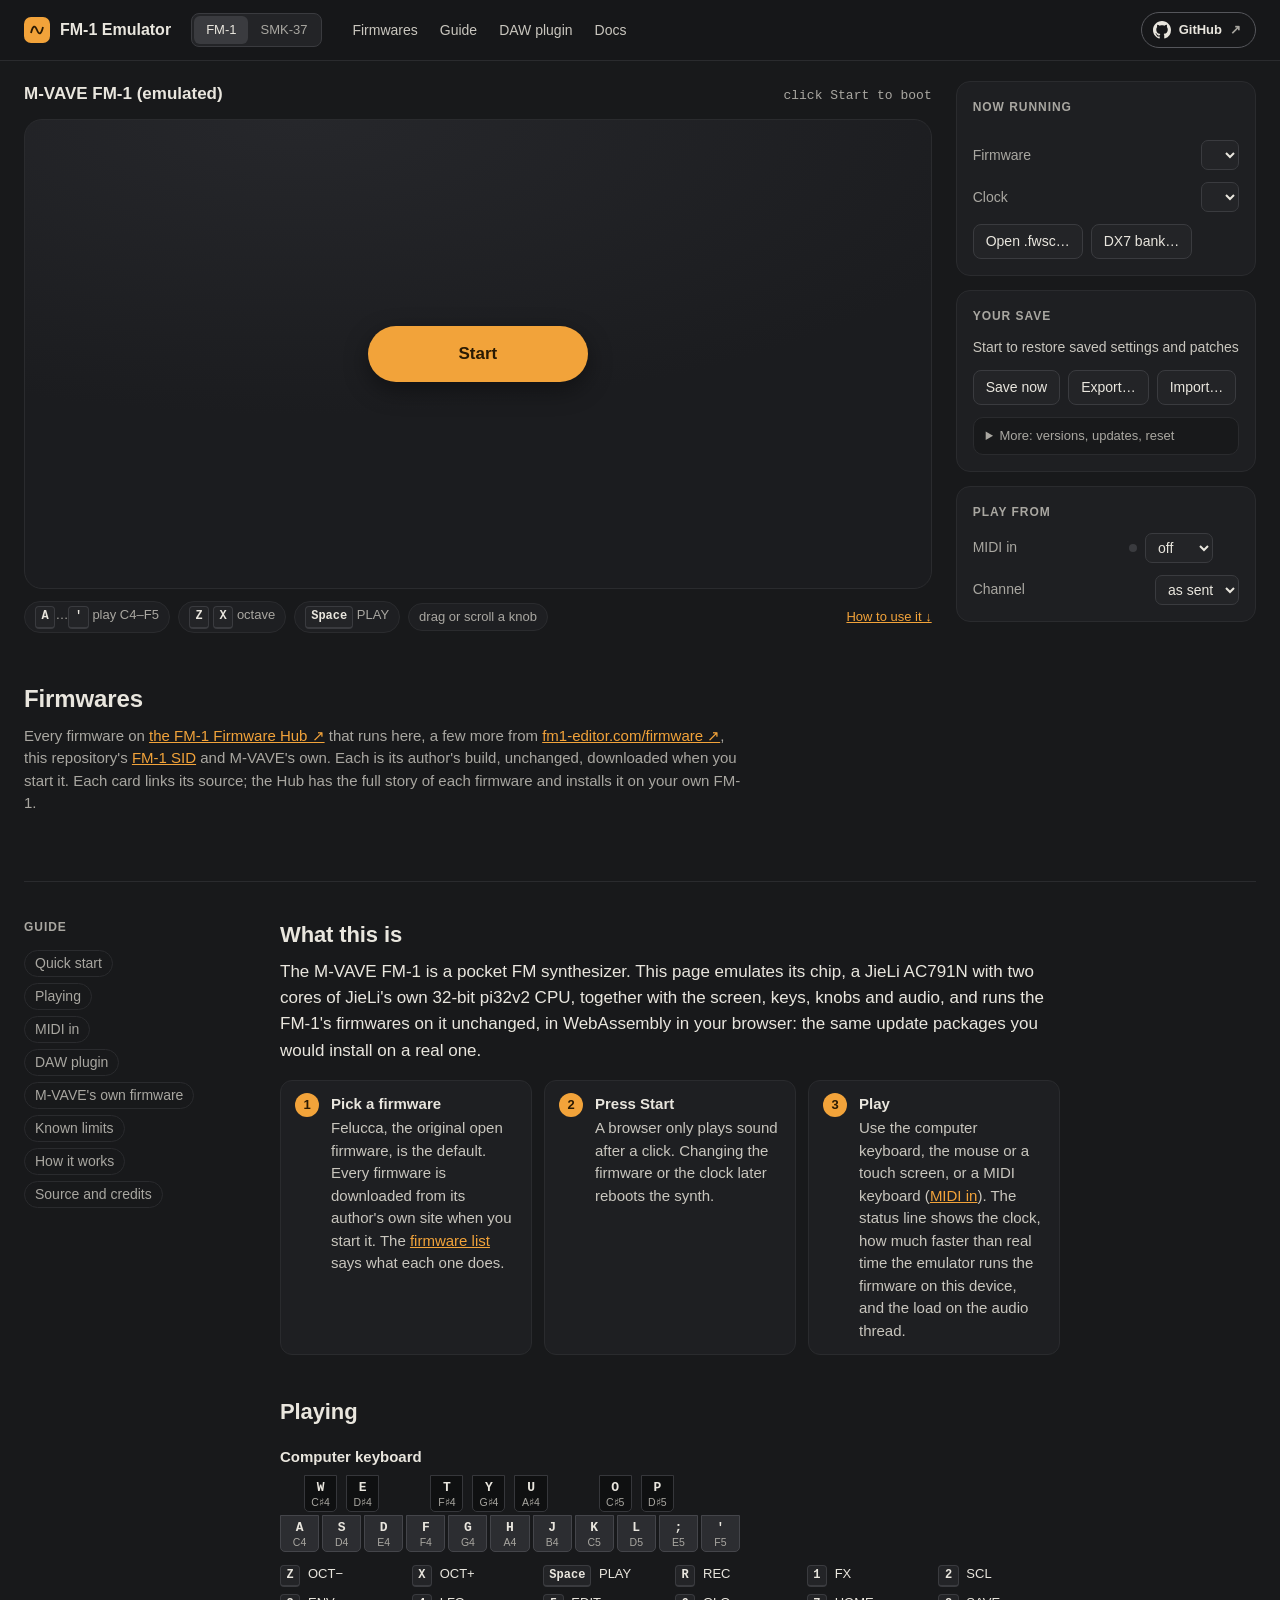
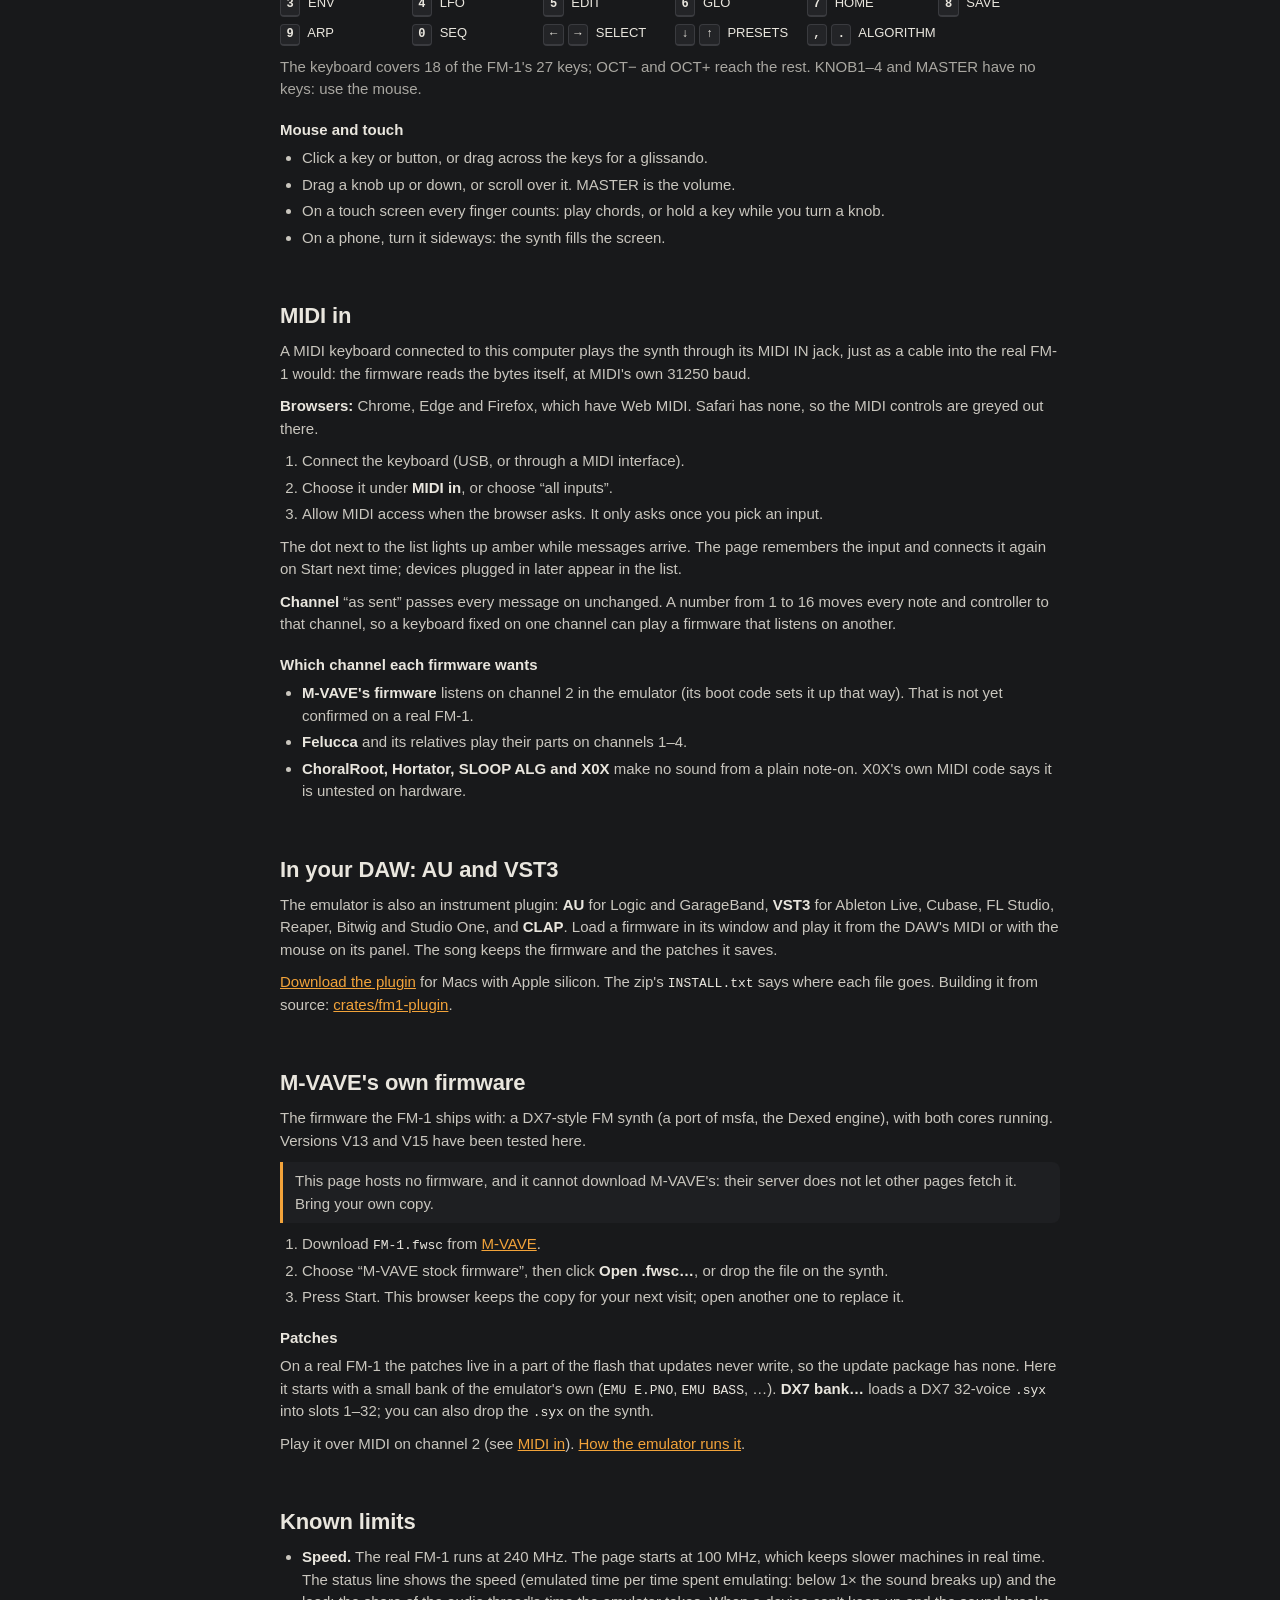
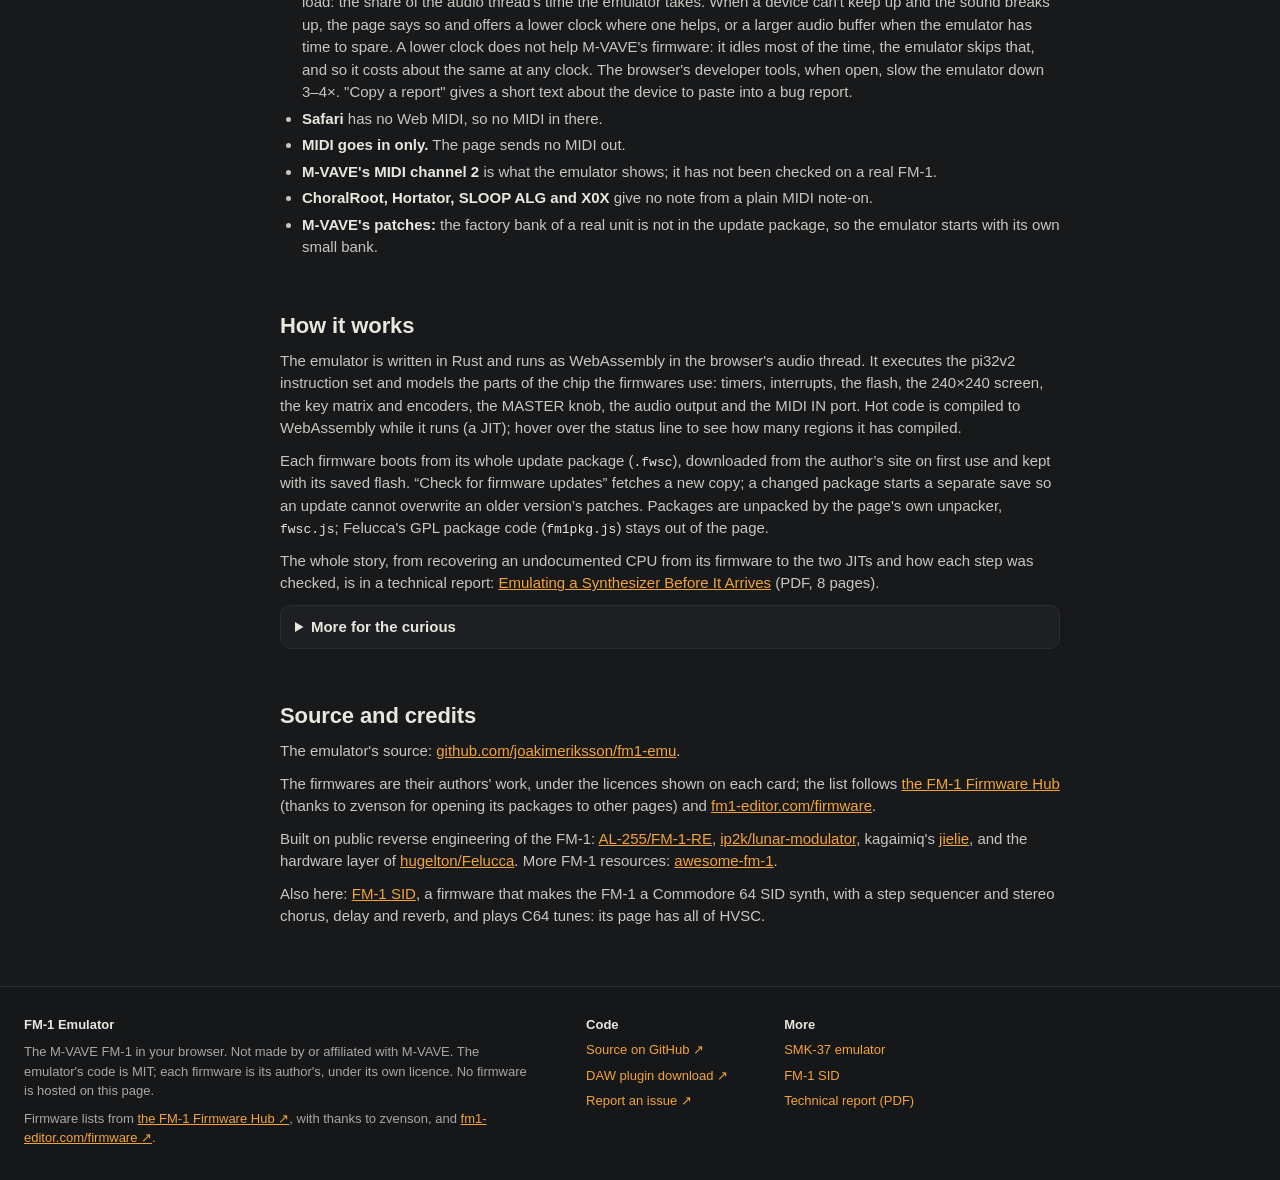
==== commit 68711a84: "Web audio: an even pace for firmwares with large DMA buffers (x0x overruns 421 -> 21, fm1gm 145 -> 2" ====
--- a/web/index.html
+++ b/web/index.html
@@ -142,8 +142,8 @@
           <li><b>Press Start</b>A browser only plays sound after a click. Changing the firmware or the clock later
             reboots the synth.</li>
           <li><b>Play</b>Use the computer keyboard, the mouse or a touch screen, or a MIDI keyboard
-            (<a href="#midi-in">MIDI in</a>). The status line shows the clock, how many million instructions per
-            second the emulated CPU runs, and the count of short audio quanta.</li>
+            (<a href="#midi-in">MIDI in</a>). The status line shows the clock, how much faster than real time the
+            emulator runs the firmware on this device, and the load on the audio thread.</li>
         </ol>
       </section>
 
@@ -249,9 +249,12 @@
         <h2 id="h-limits">Known limits</h2>
         <ul>
           <li><b>Speed.</b> The real FM-1 runs at 240 MHz. The page starts at 100 MHz, which keeps slower machines in
-            real time. The status line shows the load: the share of the audio thread's time the emulator takes. When
-            a device can't keep up and the sound breaks up, the page says so and offers a lower clock, or a larger
-            audio buffer when the emulator has time to spare. "Copy a report" there gives a short text about the
+            real time. The status line shows the speed (emulated time per time spent emulating: below 1× the sound
+            breaks up) and the load: the share of the audio thread's time the emulator takes. When a device can't keep
+            up and the sound breaks up, the page says so and offers a lower clock where one helps, or a larger audio
+            buffer when the emulator has time to spare. A lower clock does not help M-VAVE's firmware: it idles most
+            of the time, the emulator skips that, and so it costs about the same at any clock. The browser's
+            developer tools, when open, slow the emulator down 3–4×. "Copy a report" gives a short text about the
             device to paste into a bug report.</li>
           <li><b>Safari</b> has no Web MIDI, so no MIDI in there.</li>
           <li><b>MIDI goes in only.</b> The page sends no MIDI out.</li>
@@ -287,7 +290,9 @@
             <li>The front panel is drawn by the same Rust code as the native version, <code>fm1-live</code>, which
               plays the firmwares in a window with audio and MIDI in.</li>
             <li>Links keep a setup: <code>?fw=x0x&amp;mhz=120</code> picks the firmware and the clock;
-              <code>?jit=0</code> turns the JIT off. The page also remembers your last choices.</li>
+              <code>?jit=0</code> turns the JIT off; <code>?ahead=0</code> stops the emulator running ahead of the
+              audio (by up to one of the firmware's audio buffers, for an even load). The page also remembers your last
+              choices.</li>
           </ul>
         </details>
       </section>
